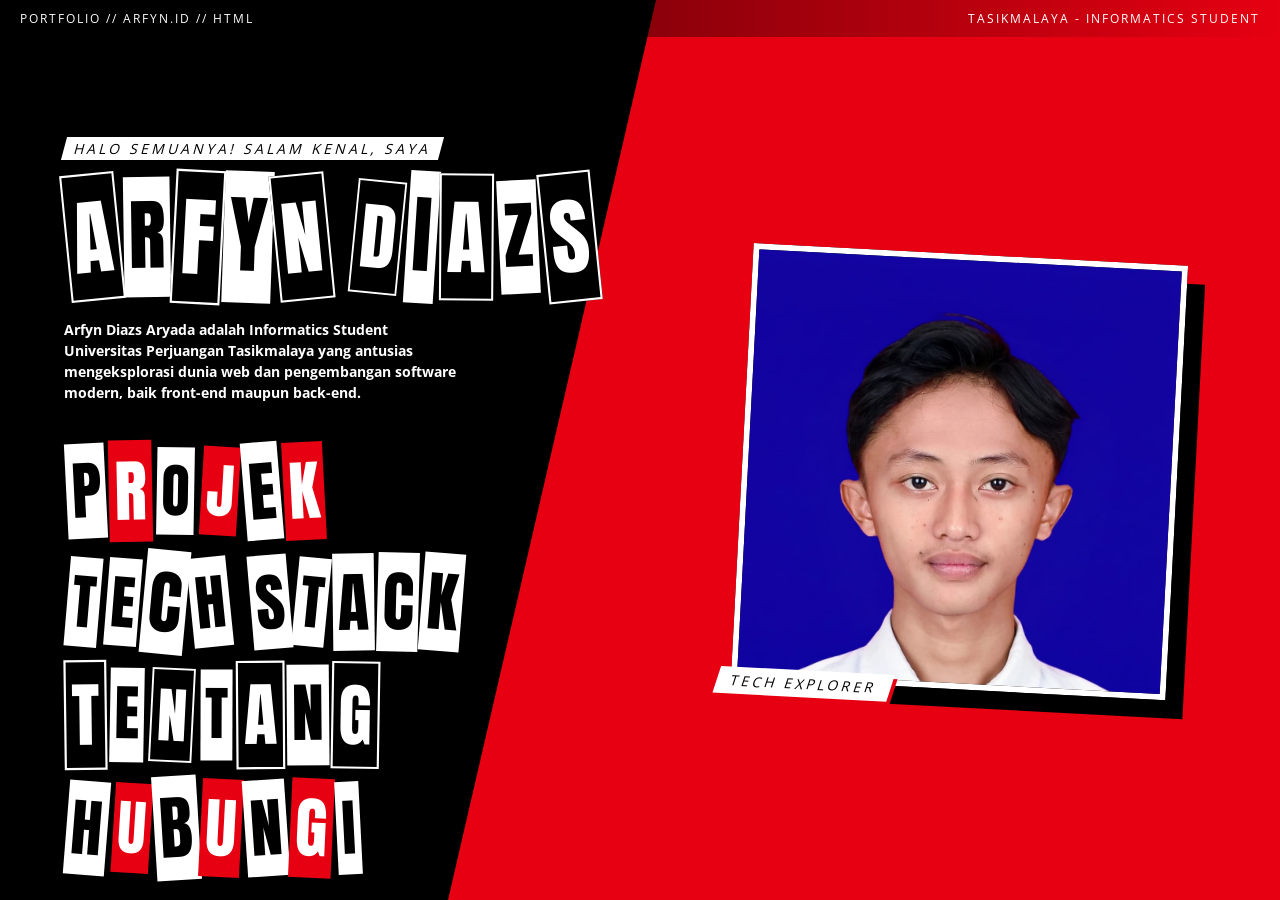
==== index.html @ eefcd200 "Rename index (2).html to index.html" ====
<!DOCTYPE html>
<html lang="id">
<head>
  <meta charset="UTF-8" />
  <meta name="viewport" content="width=device-width, initial-scale=1.0" />

  <!-- SEO Dasar -->
  <title>Arfyn Diazs Aryada | Portfolio Web Developer & Mahasiswa Informatika UNPER</title>
  <meta name="description" content="Arfyn Diazs Aryada, mahasiswa Teknik Informatika Universitas Perjuangan Tasikmalaya. Lihat portfolio projek web, C++, JavaScript, Python, dan database karya Arfyn Diazs." />
  <meta name="keywords" content="arfyn diazs, arfyn diazs aryada, arfyn, portfolio arfyn diazs, mahasiswa informatika UNPER, web developer Tasikmalaya, Universitas Perjuangan Tasikmalaya" />
  <meta name="author" content="Arfyn Diazs Aryada" />
  <meta name="robots" content="index, follow, max-image-preview:large, max-snippet:-1" />
  <link rel="canonical" href="https://arfyn.web.id/" />
  <meta name="theme-color" content="#e60012" />

  <!-- Geo (SEO lokal) -->
  <meta name="geo.region" content="ID-JB" />
  <meta name="geo.placename" content="Tasikmalaya" />

  <!-- Open Graph -->
  <meta property="og:type" content="website" />
  <meta property="og:site_name" content="Arfyn Diazs Aryada" />
  <meta property="og:title" content="Arfyn Diazs Aryada | Portfolio" />
  <meta property="og:description" content="Portfolio Arfyn Diazs Aryada, mahasiswa Informatika UNPER yang antusias di web dan software development." />
  <meta property="og:url" content="https://arfyn.web.id/" />
  <meta property="og:image" content="https://arfyn.web.id/profil.jpeg" />
  <meta property="og:image:alt" content="Foto Arfyn Diazs Aryada" />
  <meta property="og:locale" content="id_ID" />

  <!-- Twitter Card -->
  <meta name="twitter:card" content="summary_large_image" />
  <meta name="twitter:title" content="Arfyn Diazs Aryada | Portfolio" />
  <meta name="twitter:description" content="Portfolio Arfyn Diazs Aryada, mahasiswa Informatika UNPER." />
  <meta name="twitter:image" content="https://arfyn.web.id/profil.jpeg" />

  <!-- Favicon -->
  <link rel="icon" href="profil.jpeg" type="image/jpeg" />

  <!-- Structured Data (JSON-LD) -->
  <script type="application/ld+json">
  {
    "@context": "https://schema.org",
    "@type": "Person",
    "name": "Arfyn Diazs Aryada",
    "alternateName": ["Arfyn Diazs", "Arfyn"],
    "url": "https://arfyn.web.id/",
    "image": "https://arfyn.web.id/profil.jpeg",
    "jobTitle": "Mahasiswa Teknik Informatika",
    "description": "Mahasiswa Teknik Informatika Universitas Perjuangan Tasikmalaya yang mendalami pengembangan web dan software.",
    "email": "mailto:diazsarfyn@gmail.com",
    "address": {
      "@type": "PostalAddress",
      "addressLocality": "Tasikmalaya",
      "addressRegion": "Jawa Barat",
      "addressCountry": "ID"
    },
    "alumniOf": {
      "@type": "CollegeOrUniversity",
      "name": "Universitas Perjuangan Tasikmalaya"
    },
    "knowsAbout": ["C++", "HTML", "CSS", "JavaScript", "Python", "Database"],
    "sameAs": [
      "https://github.com/diazsarfyn",
      "https://www.instagram.com/arfyn.ar"
    ]
  }
  </script>

  <!-- Google Fonts -->
  <link rel="preconnect" href="https://fonts.googleapis.com">
  <link rel="preconnect" href="https://fonts.gstatic.com" crossorigin>
  <link href="https://fonts.googleapis.com/css2?family=Anton&family=Open+Sans:wght@700&display=swap" rel="stylesheet">

  <style>
    :root {
      --p5-red: #e60012;
      --p5-black: #000000;
      --p5-white: #ffffff;
    }

    body, html {
      margin: 0;
      padding: 0;
      width: 100%;
      height: 100%;
      background-color: var(--p5-black);
      font-family: 'Anton', Impact, sans-serif;
      color: var(--p5-white);
      overflow-x: hidden;
      user-select: none;
    }

    a { color: inherit; text-decoration: none; }

    #app {
      position: relative;
      width: 100%;
      min-height: 100vh;
      overflow: hidden;
    }

    /* Backgrounds */
    .bg-red-polygon {
      position: absolute;
      top: 0;
      right: 0;
      width: 65%;
      height: 100%;
      background-color: var(--p5-red);
      clip-path: polygon(25% 0, 100% 0, 100% 100%, 0% 100%);
      z-index: 0;
      transition: all 0.3s ease;
    }

    .profile-photo-wrap {
      position: absolute;
      right: 8%;
      top: 50%;
      width: min(34vw, 440px);
      aspect-ratio: 1 / 1;
      transform: translateY(-45%) rotate(3deg);
      z-index: 5;
      pointer-events: none;
      transition: all 0.3s ease;
    }

    .profile-photo-wrap::before {
      content: '';
      position: absolute;
      inset: 0;
      background: var(--p5-black);
      transform: translate(18px, 18px);
      z-index: -1;
    }

    .profile-photo {
      display: block;
      width: 100%;
      height: 100%;
      object-fit: cover;
      object-position: center top;
      border: 6px solid var(--p5-white);
      box-sizing: border-box;
      background: var(--p5-black);
    }

    .profile-tag {
      position: absolute;
      left: -14px;
      bottom: -16px;
      background: var(--p5-white);
      color: var(--p5-black);
      font-family: 'Open Sans', sans-serif;
      font-size: clamp(11px, 1.6vw, 14px);
      letter-spacing: 3px;
      padding: 4px 14px;
      transform: skewX(-15deg);
      box-shadow: 4px 4px 0 var(--p5-red);
    }

    /* Screens */
    .screen {
      position: absolute;
      top: 0;
      left: 0;
      width: 100%;
      height: 100%;
      opacity: 0;
      pointer-events: none;
      transition: opacity 0.1s;
      z-index: 10;
      overflow-y: auto;
      padding-bottom: 50px;
      box-sizing: border-box;
    }

    .screen.active {
      opacity: 1;
      pointer-events: auto;
    }

    /* Top Bar */
    .top-bar {
      position: fixed;
      top: 0;
      left: 0;
      width: 100%;
      padding: 10px 20px;
      box-sizing: border-box;
      display: flex;
      justify-content: space-between;
      font-family: 'Open Sans', sans-serif;
      font-size: 12px;
      letter-spacing: 2px;
      z-index: 20;
      background: linear-gradient(90deg, rgba(0,0,0,0.8) 0%, rgba(0,0,0,0) 100%);
    }

    /* Main Menu Layout */
    .main-content {
      position: absolute;
      top: 15%;
      left: 5%;
      width: 50%;
      z-index: 15;
      transition: all 0.3s ease;
    }

    .intro-text {
      font-family: 'Open Sans', sans-serif;
      font-size: clamp(10px, 2vw, 14px);
      letter-spacing: 3px;
      margin-bottom: 5px;
      background: var(--p5-white);
      color: var(--p5-black);
      display: inline-block;
      padding: 2px 10px;
      transform: skewX(-15deg);
    }

    .name-title {
      font-size: clamp(3rem, 8vw, 5rem);
      margin: 10px 0 20px 0;
      display: flex;
      flex-wrap: wrap;
      gap: 6px 18px;
    }

    .desc-text {
      font-family: 'Open Sans', sans-serif;
      font-size: clamp(12px, 2.5vw, 14px);
      line-height: 1.5;
      max-width: 400px;
      margin-bottom: 40px;
      font-weight: bold;
    }

    /* Ransom Note Style Text */
    .ransom-text span {
      display: inline-block;
      padding: 0 clamp(2px, 1vw, 5px);
      margin: 0 2px;
      background-color: var(--p5-white);
      color: var(--p5-black);
      text-transform: uppercase;
    }

    .ransom-text.alt-1 span:nth-child(odd) {
      background-color: var(--p5-black);
      color: var(--p5-white);
      border: 2px solid var(--p5-white);
    }

    .ransom-text.alt-2 span:nth-child(even) {
      background-color: var(--p5-red);
      color: var(--p5-white);
    }

    /* Navigation Menu */
    .nav-menu {
      list-style: none;
      padding: 0;
      margin: 0;
      display: flex;
      flex-direction: column;
      gap: 15px;
    }

    .nav-item {
      font-size: clamp(2.5rem, 6vw, 4rem);
      cursor: pointer;
      width: fit-content;
      transition: transform 0.1s;
      outline: none;
    }

    .nav-item:hover,
    .nav-item:focus-visible {
      transform: scale(1.05) rotate(-2deg);
    }

    .nav-item:hover span,
    .nav-item:focus-visible span {
      background-color: var(--p5-red);
      color: var(--p5-white);
      border-color: var(--p5-white);
    }

    /* Detail Screens */
    .detail-header {
      font-size: clamp(3rem, 8vw, 5rem);
      margin: 80px 5% 20px 5%;
    }

    .btn-back {
      position: absolute;
      top: 40px;
      right: 5%;
      background: var(--p5-white);
      color: var(--p5-black);
      padding: 10px 20px;
      font-size: clamp(0.9rem, 2vw, 1.2rem);
      font-family: 'Open Sans', sans-serif;
      font-weight: bold;
      cursor: pointer;
      border: none;
      transform: skewX(-15deg);
      z-index: 50;
      box-shadow: 4px 4px 0px var(--p5-black);
      transition: all 0.2s;
    }

    .btn-back:hover {
      background: var(--p5-red);
      color: var(--p5-white);
      transform: skewX(-15deg) scale(1.1);
    }

    /* Cards */
    .card-container {
      display: flex;
      flex-wrap: wrap;
      gap: 30px;
      padding: 0 5%;
      justify-content: flex-start;
    }

    .p5-card {
      display: block;
      background: var(--p5-black);
      border: 3px solid var(--p5-white);
      padding: 20px;
      width: 100%;
      max-width: 350px;
      transform: skewX(-5deg);
      position: relative;
      box-sizing: border-box;
      margin-bottom: 15px;
      transition: transform 0.2s;
    }

    .p5-card::before {
      content: '';
      position: absolute;
      top: -5px;
      left: -5px;
      width: 100%;
      height: 100%;
      background: var(--p5-red);
      z-index: -1;
      transform: translate(10px, 10px);
    }

    .p5-card h3 {
      font-size: clamp(1.8rem, 4vw, 2.5rem);
      margin: 0 0 10px 0;
      font-weight: normal;
      color: var(--p5-white);
      text-shadow: 2px 2px 0 var(--p5-red);
    }

    .p5-card p {
      font-family: 'Open Sans', sans-serif;
      font-size: clamp(12px, 2.5vw, 14px);
      font-weight: bold;
      line-height: 1.5;
      margin: 0 0 10px 0;
    }

    .p5-card .tag-row {
      display: flex;
      flex-wrap: wrap;
      gap: 6px;
      margin-bottom: 12px;
    }

    .p5-card .tag {
      font-family: 'Open Sans', sans-serif;
      font-size: 11px;
      font-weight: bold;
      letter-spacing: 1px;
      background: var(--p5-white);
      color: var(--p5-black);
      padding: 1px 8px;
      transform: skewX(-15deg);
    }

    .p5-card .card-link {
      font-family: 'Open Sans', sans-serif;
      font-size: 13px;
      font-weight: bold;
      letter-spacing: 1px;
      color: var(--p5-red);
      display: inline-block;
      margin-top: 4px;
    }

    .p5-card .card-status {
      font-family: 'Open Sans', sans-serif;
      font-size: 11px;
      letter-spacing: 1px;
      opacity: 0.7;
      float: right;
      margin-top: 6px;
    }

    a.p5-card:hover,
    a.p5-card:focus-visible {
      transform: skewX(-5deg) scale(1.05);
      outline: none;
    }

    .about-card {
      max-width: 600px;
      width: 100%;
      font-family: 'Open Sans', sans-serif;
      font-size: clamp(14px, 3vw, 18px);
      font-weight: bold;
      background: #fff;
      color: #000;
      padding: clamp(15px, 4vw, 30px);
      transform: skewX(-5deg);
      box-shadow: 10px 10px 0px var(--p5-red);
      box-sizing: border-box;
    }

    .about-card p { margin: 0 0 14px 0; line-height: 1.5; }
    .about-card p:last-child { margin-bottom: 0; }

    .about-card .quote {
      font-family: 'Anton', Impact, sans-serif;
      font-weight: normal;
      font-size: clamp(1.3rem, 3.5vw, 1.9rem);
      line-height: 1.2;
      color: var(--p5-red);
      margin-bottom: 16px;
    }

    .about-card ul {
      list-style: none;
      padding: 0;
      margin: 0 0 14px 0;
      font-size: clamp(12px, 2.5vw, 15px);
    }

    .about-card li {
      padding: 6px 0;
      border-bottom: 2px solid #000;
    }

    .about-card li b {
      display: inline-block;
      min-width: 90px;
      color: var(--p5-red);
    }

    /* Transition Effect */
    #transition-layer {
      position: fixed;
      top: 0;
      left: 0;
      width: 100vw;
      height: 100vh;
      pointer-events: none;
      z-index: 9999;
      display: flex;
    }

    .wipe-panel {
      flex: 1;
      height: 100%;
      background-color: var(--p5-black);
      transform: scaleY(0);
      transform-origin: top;
      transition: transform 0.4s cubic-bezier(0.7, 0, 0.3, 1);
    }

    .wipe-panel:nth-child(even) {
      background-color: var(--p5-red);
      transform-origin: bottom;
    }

    body.transitioning .wipe-panel {
      transform: scaleY(1);
    }

    /* --- Responsive --- */
    @media (max-width: 1024px) {
      .main-content { width: 60%; }
      .bg-red-polygon {
        width: 75%;
        clip-path: polygon(15% 0, 100% 0, 100% 100%, 0% 100%);
      }
    }

    @media (max-width: 768px) {
      .top-bar {
        flex-direction: column;
        align-items: center;
        gap: 5px;
        background: rgba(0,0,0,0.8);
      }

      .bg-red-polygon {
        width: 100%;
        clip-path: none;
        opacity: 0.8;
      }

      .profile-photo-wrap {
        width: 60vw;
        right: 5%;
        top: auto;
        bottom: 30px;
        transform: rotate(3deg);
        opacity: 0.35;
      }

      .main-content {
        width: 90%;
        left: 5%;
        top: 20%;
        text-align: center;
        display: flex;
        flex-direction: column;
        align-items: center;
      }

      .intro-text { transform: skewX(0); }
      .name-title { justify-content: center; }

      .desc-text {
        max-width: 100%;
        text-align: center;
        margin-bottom: 30px;
        background: rgba(0,0,0,0.7);
        padding: 10px;
        border-radius: 5px;
      }

      .nav-menu { align-items: center; }
      .nav-item { transform: skewX(-10deg); }
      .nav-item:hover,
      .nav-item:focus-visible { transform: scale(1.05) skewX(-10deg); }

      .detail-header {
        text-align: center;
        margin-top: 100px;
      }

      .btn-back {
        top: 60px;
        right: 50%;
        transform: translateX(50%) skewX(-15deg);
      }

      .btn-back:hover {
        transform: translateX(50%) skewX(-15deg) scale(1.1);
      }

      .card-container { justify-content: center; }

      .p5-card {
        transform: skewX(0);
        margin-bottom: 20px;
      }

      .p5-card::before { transform: translate(5px, 5px); }

      a.p5-card:hover,
      a.p5-card:focus-visible { transform: none; }

      .about-card { transform: skewX(0); }
    }

    @media (max-width: 480px) {
      .profile-photo-wrap { width: 70vw; }
      .name-title { font-size: 3rem; }
      .nav-item { font-size: 2.5rem; }
    }

    @media (prefers-reduced-motion: reduce) {
      .wipe-panel, .nav-item, .p5-card { transition: none; }
    }
  </style>
</head>
<body>

  <div id="app">
    <div class="top-bar">
      <span>PORTFOLIO // ARFYN.ID // HTML</span>
      <span>TASIKMALAYA - INFORMATICS STUDENT</span>
    </div>

    <div class="bg-red-polygon"></div>
    <div class="profile-photo-wrap">
      <img src="profil.jpeg" alt="Arfyn Diazs Aryada, mahasiswa Informatika UNPER Tasikmalaya" class="profile-photo" width="400" height="400" loading="eager" onerror="this.parentElement.style.display='none'" />
      <div class="profile-tag">TECH EXPLORER</div>
    </div>

    <!-- MAIN MENU -->
    <main id="screen-main" class="screen active">
      <div class="main-content">
        <div class="intro-text">HALO SEMUANYA! SALAM KENAL, SAYA</div>
        <h1 class="name-title ransom-text alt-1 p5-text" style="font-weight: normal;">ARFYN DIAZS</h1>
        <div class="desc-text">
          <strong>Arfyn Diazs Aryada</strong> adalah Informatics Student Universitas Perjuangan Tasikmalaya yang antusias mengeksplorasi dunia web dan pengembangan software modern, baik front-end maupun back-end.
        </div>

        <ul class="nav-menu">
          <li class="nav-item ransom-text alt-2 p5-text" role="button" tabindex="0" data-target="screen-projects">PROJEK</li>
          <li class="nav-item ransom-text p5-text" role="button" tabindex="0" data-target="screen-skills">TECH STACK</li>
          <li class="nav-item ransom-text alt-1 p5-text" role="button" tabindex="0" data-target="screen-about">TENTANG</li>
          <li class="nav-item ransom-text alt-2 p5-text" role="button" tabindex="0" data-target="screen-contact">HUBUNGI</li>
        </ul>
      </div>
    </main>

    <!-- PROJECTS SCREEN -->
    <section id="screen-projects" class="screen">
      <button class="btn-back" data-target="screen-main">ESC - BACK</button>
      <h2 class="detail-header ransom-text p5-text" style="font-weight: normal;">PROJEK</h2>
      <div class="card-container">

        <div class="p5-card">
          <h3>Navigasi Kampus C++</h3>
          <div class="tag-row"><span class="tag">C++</span><span class="tag">ALGORITMA</span><span class="tag">CLI</span></div>
          <p>Program konsol C++ untuk mensimulasikan pencarian rute gedung kampus UNPER dengan struktur data graf dan logika algoritma terstruktur.</p>
          <a href="https://diazsarfyn.github.io/navigasi-kampus/" target="_blank" rel="noopener noreferrer" class="card-link">LIHAT DEMO →</a>
          <span class="card-status">TUGAS ALGORITMA</span>
        </div>

        <div class="p5-card">
          <h3>Web Interaktif</h3>
          <div class="tag-row"><span class="tag">HTML</span><span class="tag">CSS</span><span class="tag">JAVASCRIPT</span></div>
          <p>Eksplorasi antarmuka web modern dengan manipulasi DOM murni (Vanilla JS), animasi transisi halus, dan layout adaptif untuk mobile.</p>
          <!-- TODO: ganti "#" dengan URL asli projek -->
          <a href="#" class="card-link">LIVE PREVIEW →</a>
          <span class="card-status">LATIHAN WEB</span>
        </div>

        <div class="p5-card">
          <h3>Form Mahasiswa</h3>
          <div class="tag-row"><span class="tag">JAVASCRIPT</span><span class="tag">DATABASE</span><span class="tag">FORM UI</span></div>
          <p>Formulir input data mahasiswa dengan validasi realtime, penyimpanan tabel terstruktur, serta antarmuka yang bersih dan ramah pengguna.</p>
          <!-- TODO: ganti dengan link repo GitHub projek ini -->
          <a href="https://github.com/diazsarfyn" target="_blank" rel="noopener noreferrer" class="card-link">LIHAT KODE REPO →</a>
          <span class="card-status">PROJEK MANDIRI</span>
        </div>

      </div>
    </section>

    <!-- SKILLS SCREEN -->
    <section id="screen-skills" class="screen">
      <button class="btn-back" data-target="screen-main">ESC - BACK</button>
      <h2 class="detail-header ransom-text alt-1 p5-text" style="font-weight: normal;">TECH STACK</h2>
      <div class="card-container">

        <div class="p5-card">
          <h3>BAHASA & LOGIKA</h3>
          <p>C++ — Algoritma &amp; Pemecahan Masalah<br>Python — Scripting &amp; Logika<br>JavaScript — DOM &amp; Interaktivitas</p>
        </div>

        <div class="p5-card">
          <h3>WEB FRONT-END</h3>
          <p>HTML — Struktur Halaman Semantik<br>CSS — Styling &amp; Desain Responsif</p>
        </div>

        <div class="p5-card">
          <h3>DATA</h3>
          <p>Database — Manajemen Relasional &amp; Struktur Data</p>
        </div>

      </div>
    </section>

    <!-- ABOUT SCREEN -->
    <section id="screen-about" class="screen">
      <button class="btn-back" data-target="screen-main">ESC - BACK</button>
      <h2 class="detail-header ransom-text alt-2 p5-text" style="font-weight: normal;">TENTANG</h2>
      <div class="card-container">
        <div class="about-card">
          <p class="quote">"Dari penasaran cara kerja website, sampai ketagihan ngoding tiap malam."</p>
          <p>Halo! Saya Arfyn Diazs, mahasiswa Teknik Informatika di Universitas Perjuangan (UNPER) Tasikmalaya. Bagi saya, pemrograman adalah wadah seru untuk memecahkan masalah logika dan mewujudkan ide menjadi aplikasi nyata yang interaktif.</p>
          <p>Saat ini saya aktif belajar algoritma dengan C++, menyusun struktur lewat HTML &amp; CSS, membuat interaksi dinamis dengan JavaScript, serta mengeksplorasi Python dan Database. Terbuka untuk diskusi santai seputar teknologi!</p>
          <ul>
            <li><b>PENDIDIKAN</b> Teknik Informatika</li>
            <li><b>KAMPUS</b> Universitas Perjuangan (UNPER)</li>
            <li><b>LOKASI</b> Tasikmalaya, Jawa Barat</li>
            <li><b>FOKUS</b> Web &amp; Application Exploration</li>
          </ul>
        </div>
      </div>
    </section>

    <!-- CONTACT SCREEN -->
    <section id="screen-contact" class="screen">
      <button class="btn-back" data-target="screen-main">ESC - BACK</button>
      <h2 class="detail-header ransom-text p5-text" style="font-weight: normal;">HUBUNGI</h2>
      <div class="card-container">
        <a class="p5-card" href="https://github.com/diazsarfyn" target="_blank" rel="noopener noreferrer">
          <h3>GITHUB</h3>
          <p>github.com/diazsarfyn</p>
        </a>
        <a class="p5-card" href="https://www.instagram.com/arfyn.ar" target="_blank" rel="noopener noreferrer">
          <h3>INSTAGRAM</h3>
          <p>@arfyn.ar</p>
        </a>
        <a class="p5-card" href="mailto:diazsarfyn@gmail.com">
          <h3>EMAIL</h3>
          <p>diazsarfyn@gmail.com</p>
        </a>
      </div>
      <p style="font-family:'Open Sans',sans-serif; font-size:12px; letter-spacing:1px; margin:30px 5% 0;">© 2026 ARFYN DIAZS ARYADA • KOTA TASIKMALAYA</p>
    </section>

    <!-- TRANSITION LAYER -->
    <div id="transition-layer" aria-hidden="true">
      <div class="wipe-panel"></div>
      <div class="wipe-panel" style="transition-delay: 0.1s"></div>
      <div class="wipe-panel" style="transition-delay: 0.2s"></div>
      <div class="wipe-panel" style="transition-delay: 0.1s"></div>
      <div class="wipe-panel"></div>
    </div>
  </div>

  <script>
    // Ransom note effect
    function applyRansomEffect() {
      document.querySelectorAll('.p5-text').forEach(el => {
        if (el.getAttribute('data-applied')) return;

        const text = el.textContent.trim();
        el.setAttribute('aria-label', text);
        el.innerHTML = '';
        text.split(' ').forEach((word, i, arr) => {
          // Tiap kata dibungkus agar tidak terpecah antar baris
          const wrap = document.createElement('span');
          wrap.style.cssText = 'background:none;border:0;padding:0;margin:0;color:inherit;display:inline-flex;';
          wrap.setAttribute('aria-hidden', 'true');
          word.split('').forEach(char => {
            const span = document.createElement('span');
            span.textContent = char;
            const rot = (Math.random() * 12) - 6;
            const scale = 0.9 + (Math.random() * 0.2);
            span.style.transform = `rotate(${rot}deg) scale(${scale})`;
            wrap.appendChild(span);
          });
          el.appendChild(wrap);
          if (i < arr.length - 1) el.appendChild(document.createTextNode(' '));
        });
        el.setAttribute('data-applied', 'true');
      });
    }
    applyRansomEffect();

    // Navigation
    let busy = false;
    function navigate(targetId) {
      if (busy) return;
      busy = true;
      document.body.classList.add('transitioning');

      setTimeout(() => {
        document.querySelectorAll('.screen').forEach(s => s.classList.remove('active'));
        const target = document.getElementById(targetId);
        target.classList.add('active');
        target.scrollTop = 0;

        setTimeout(() => {
          document.body.classList.remove('transitioning');
          busy = false;
        }, 100);
      }, 600);
    }

    document.querySelectorAll('[data-target]').forEach(el => {
      el.addEventListener('click', () => navigate(el.dataset.target));
      el.addEventListener('keydown', e => {
        if (e.key === 'Enter' || e.key === ' ') {
          e.preventDefault();
          navigate(el.dataset.target);
        }
      });
    });

    // Tombol ESC kembali ke menu utama
    document.addEventListener('keydown', e => {
      if (e.key === 'Escape' && !document.getElementById('screen-main').classList.contains('active')) {
        navigate('screen-main');
      }
    });
  </script>
</body>
</html>
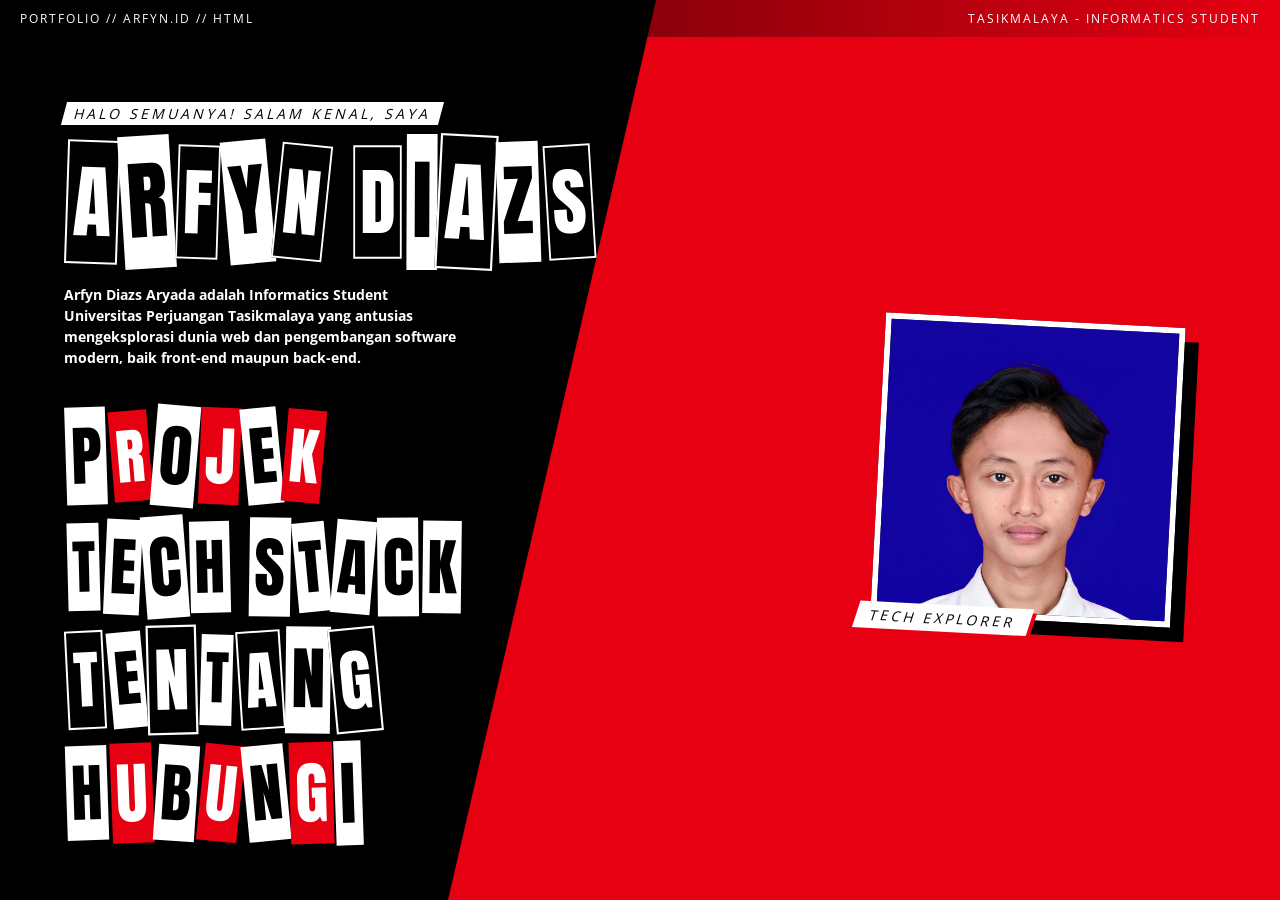
==== commit 4c1fbe77: "Rename index (2).html to index.html" ====
--- a/index.html
+++ b/index.html
@@ -112,16 +112,29 @@
       transition: all 0.3s ease;
     }
 
+    /* Layar utama: teks di kiri, foto di kanan (alur normal, bukan fixed/absolute) */
+    #screen-main {
+      display: flex;
+      align-items: center;
+      align-items: safe center;
+      justify-content: space-between;
+      gap: 30px;
+      padding: 90px 8% 50px 5%;
+    }
+
+    #screen-main .main-content {
+      position: static;
+      width: 50%;
+    }
+
     .profile-photo-wrap {
-      position: absolute;
-      right: 8%;
-      top: 50%;
-      width: min(34vw, 440px);
+      position: relative;
+      flex: 0 0 auto;
+      width: 300px;
       aspect-ratio: 1 / 1;
-      transform: translateY(-45%) rotate(3deg);
-      z-index: 5;
+      transform: rotate(3deg);
+      z-index: 15;
       pointer-events: none;
-      transition: all 0.3s ease;
     }
 
     .profile-photo-wrap::before {
@@ -129,7 +142,7 @@
       position: absolute;
       inset: 0;
       background: var(--p5-black);
-      transform: translate(18px, 18px);
+      transform: translate(14px, 14px);
       z-index: -1;
     }
 
@@ -507,14 +520,16 @@
         opacity: 0.8;
       }
 
-      .profile-photo-wrap {
-        width: 60vw;
-        right: 5%;
-        top: auto;
-        bottom: 30px;
-        transform: rotate(3deg);
-        opacity: 0.35;
-      }
+      #screen-main {
+        flex-direction: column;
+        justify-content: flex-start;
+        padding: 110px 5% 50px 5%;
+        gap: 40px;
+      }
+
+      #screen-main .main-content { width: 90%; }
+
+      .profile-photo-wrap { width: 240px; }
 
       .main-content {
         width: 90%;
@@ -574,7 +589,7 @@
     }
 
     @media (max-width: 480px) {
-      .profile-photo-wrap { width: 70vw; }
+      .profile-photo-wrap { width: 200px; }
       .name-title { font-size: 3rem; }
       .nav-item { font-size: 2.5rem; }
     }
@@ -593,10 +608,6 @@
     </div>
 
     <div class="bg-red-polygon"></div>
-    <div class="profile-photo-wrap">
-      <img src="profil.jpeg" alt="Arfyn Diazs Aryada, mahasiswa Informatika UNPER Tasikmalaya" class="profile-photo" width="400" height="400" loading="eager" onerror="this.parentElement.style.display='none'" />
-      <div class="profile-tag">TECH EXPLORER</div>
-    </div>
 
     <!-- MAIN MENU -->
     <main id="screen-main" class="screen active">
@@ -613,6 +624,10 @@
           <li class="nav-item ransom-text alt-1 p5-text" role="button" tabindex="0" data-target="screen-about">TENTANG</li>
           <li class="nav-item ransom-text alt-2 p5-text" role="button" tabindex="0" data-target="screen-contact">HUBUNGI</li>
         </ul>
+      </div>
+      <div class="profile-photo-wrap">
+        <img src="profil.jpeg" alt="Arfyn Diazs Aryada, mahasiswa Informatika UNPER Tasikmalaya" class="profile-photo" width="300" height="300" loading="eager" onerror="this.parentElement.style.display='none'" />
+        <div class="profile-tag">TECH EXPLORER</div>
       </div>
     </main>
 
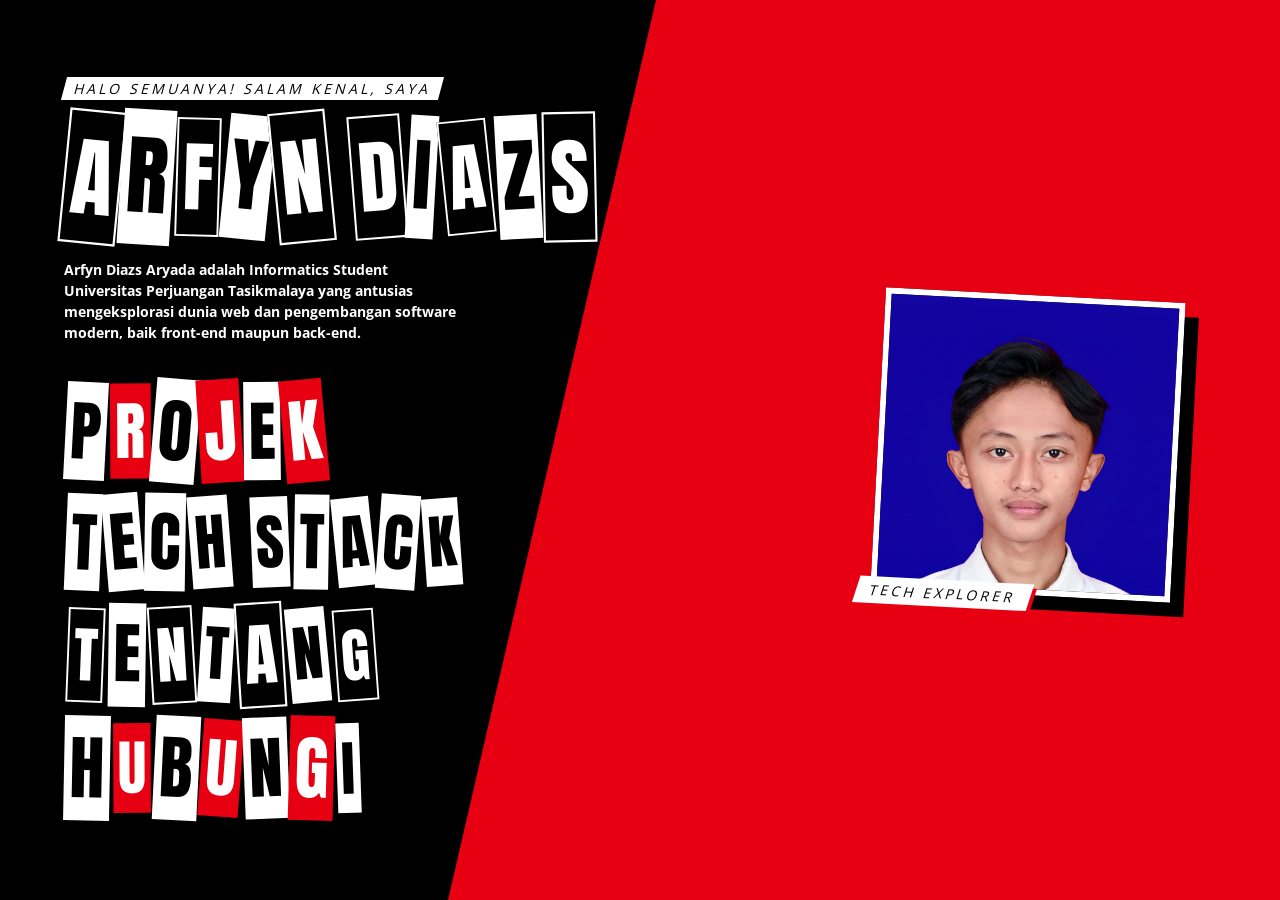
==== commit 3984abfc: "Rename index (3).html to index.html" ====
--- a/index.html
+++ b/index.html
@@ -119,7 +119,7 @@
       align-items: safe center;
       justify-content: space-between;
       gap: 30px;
-      padding: 90px 8% 50px 5%;
+      padding: 40px 8% 50px 5%;
     }
 
     #screen-main .main-content {
@@ -192,23 +192,6 @@
       pointer-events: auto;
     }
 
-    /* Top Bar */
-    .top-bar {
-      position: fixed;
-      top: 0;
-      left: 0;
-      width: 100%;
-      padding: 10px 20px;
-      box-sizing: border-box;
-      display: flex;
-      justify-content: space-between;
-      font-family: 'Open Sans', sans-serif;
-      font-size: 12px;
-      letter-spacing: 2px;
-      z-index: 20;
-      background: linear-gradient(90deg, rgba(0,0,0,0.8) 0%, rgba(0,0,0,0) 100%);
-    }
-
     /* Main Menu Layout */
     .main-content {
       position: absolute;
@@ -507,13 +490,6 @@
     }
 
     @media (max-width: 768px) {
-      .top-bar {
-        flex-direction: column;
-        align-items: center;
-        gap: 5px;
-        background: rgba(0,0,0,0.8);
-      }
-
       .bg-red-polygon {
         width: 100%;
         clip-path: none;
@@ -523,7 +499,7 @@
       #screen-main {
         flex-direction: column;
         justify-content: flex-start;
-        padding: 110px 5% 50px 5%;
+        padding: 40px 5% 50px 5%;
         gap: 40px;
       }
 
@@ -602,11 +578,6 @@
 <body>
 
   <div id="app">
-    <div class="top-bar">
-      <span>PORTFOLIO // ARFYN.ID // HTML</span>
-      <span>TASIKMALAYA - INFORMATICS STUDENT</span>
-    </div>
-
     <div class="bg-red-polygon"></div>
 
     <!-- MAIN MENU -->
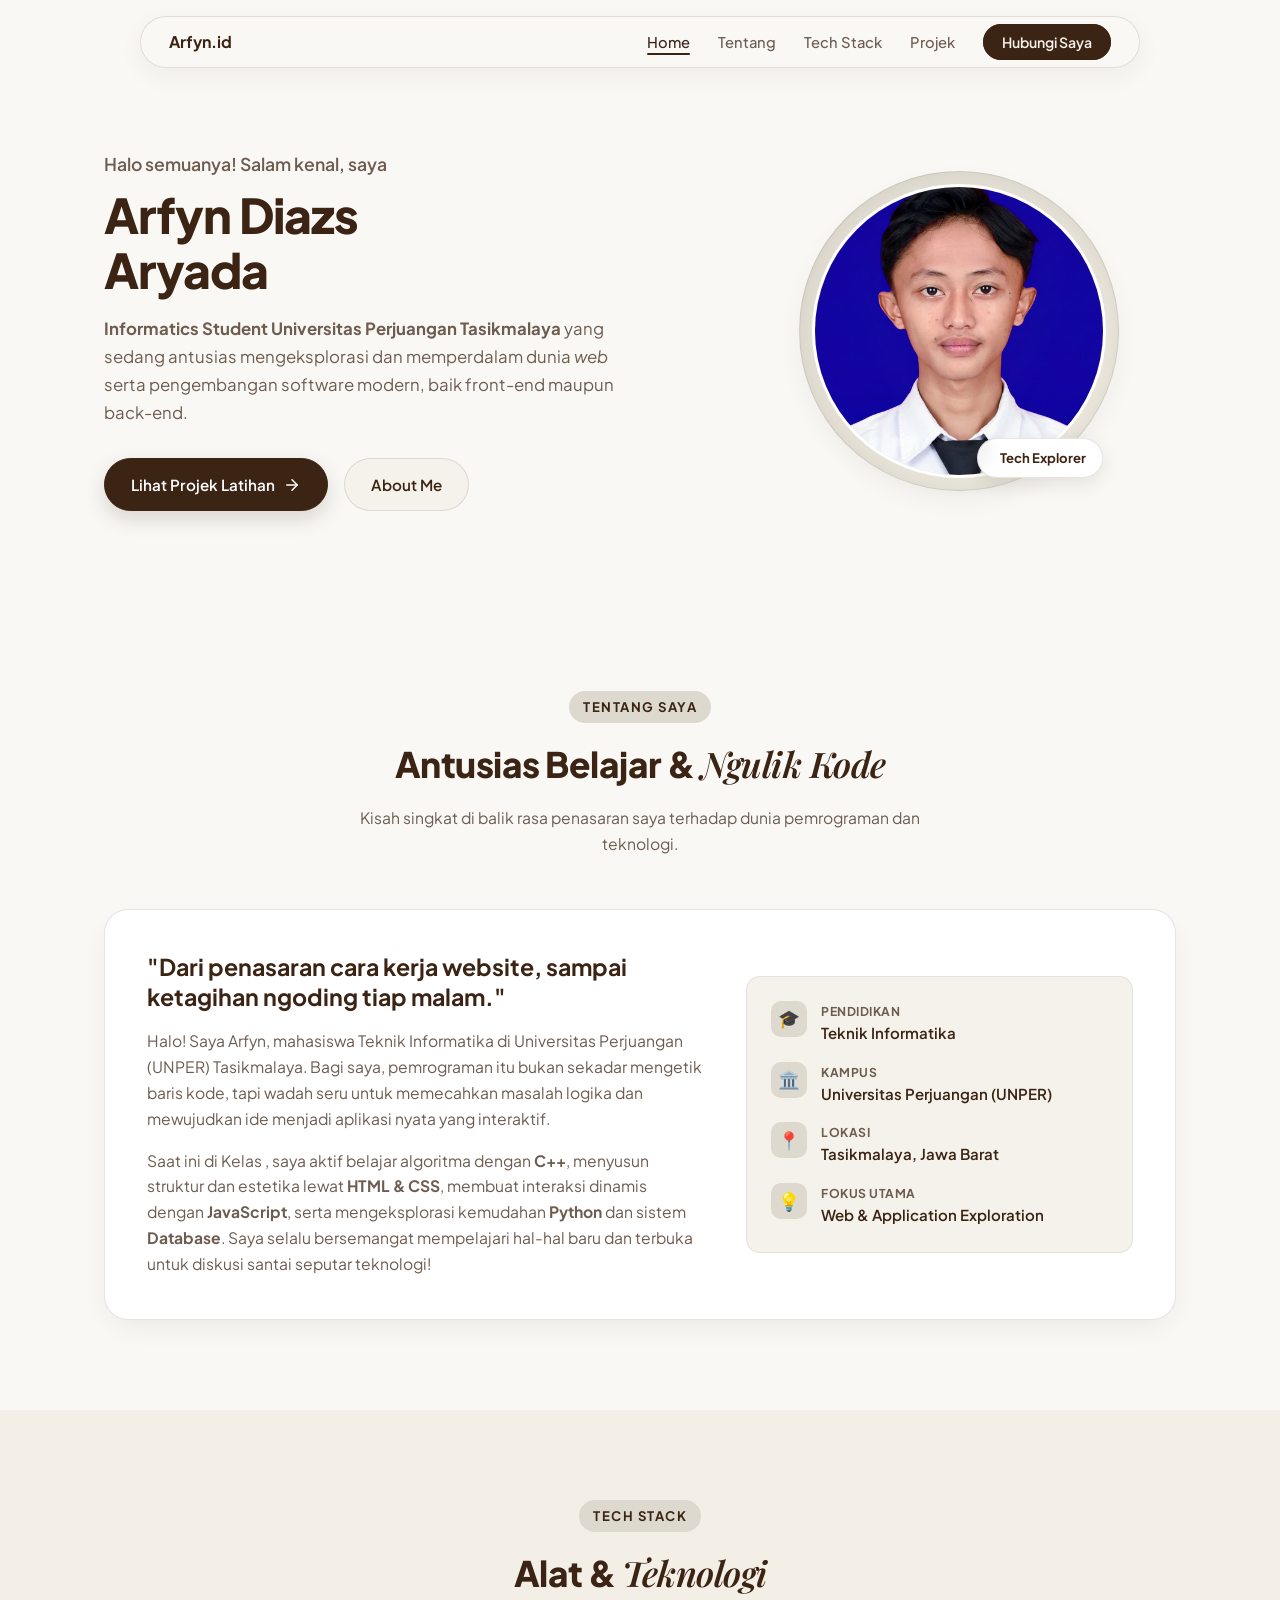
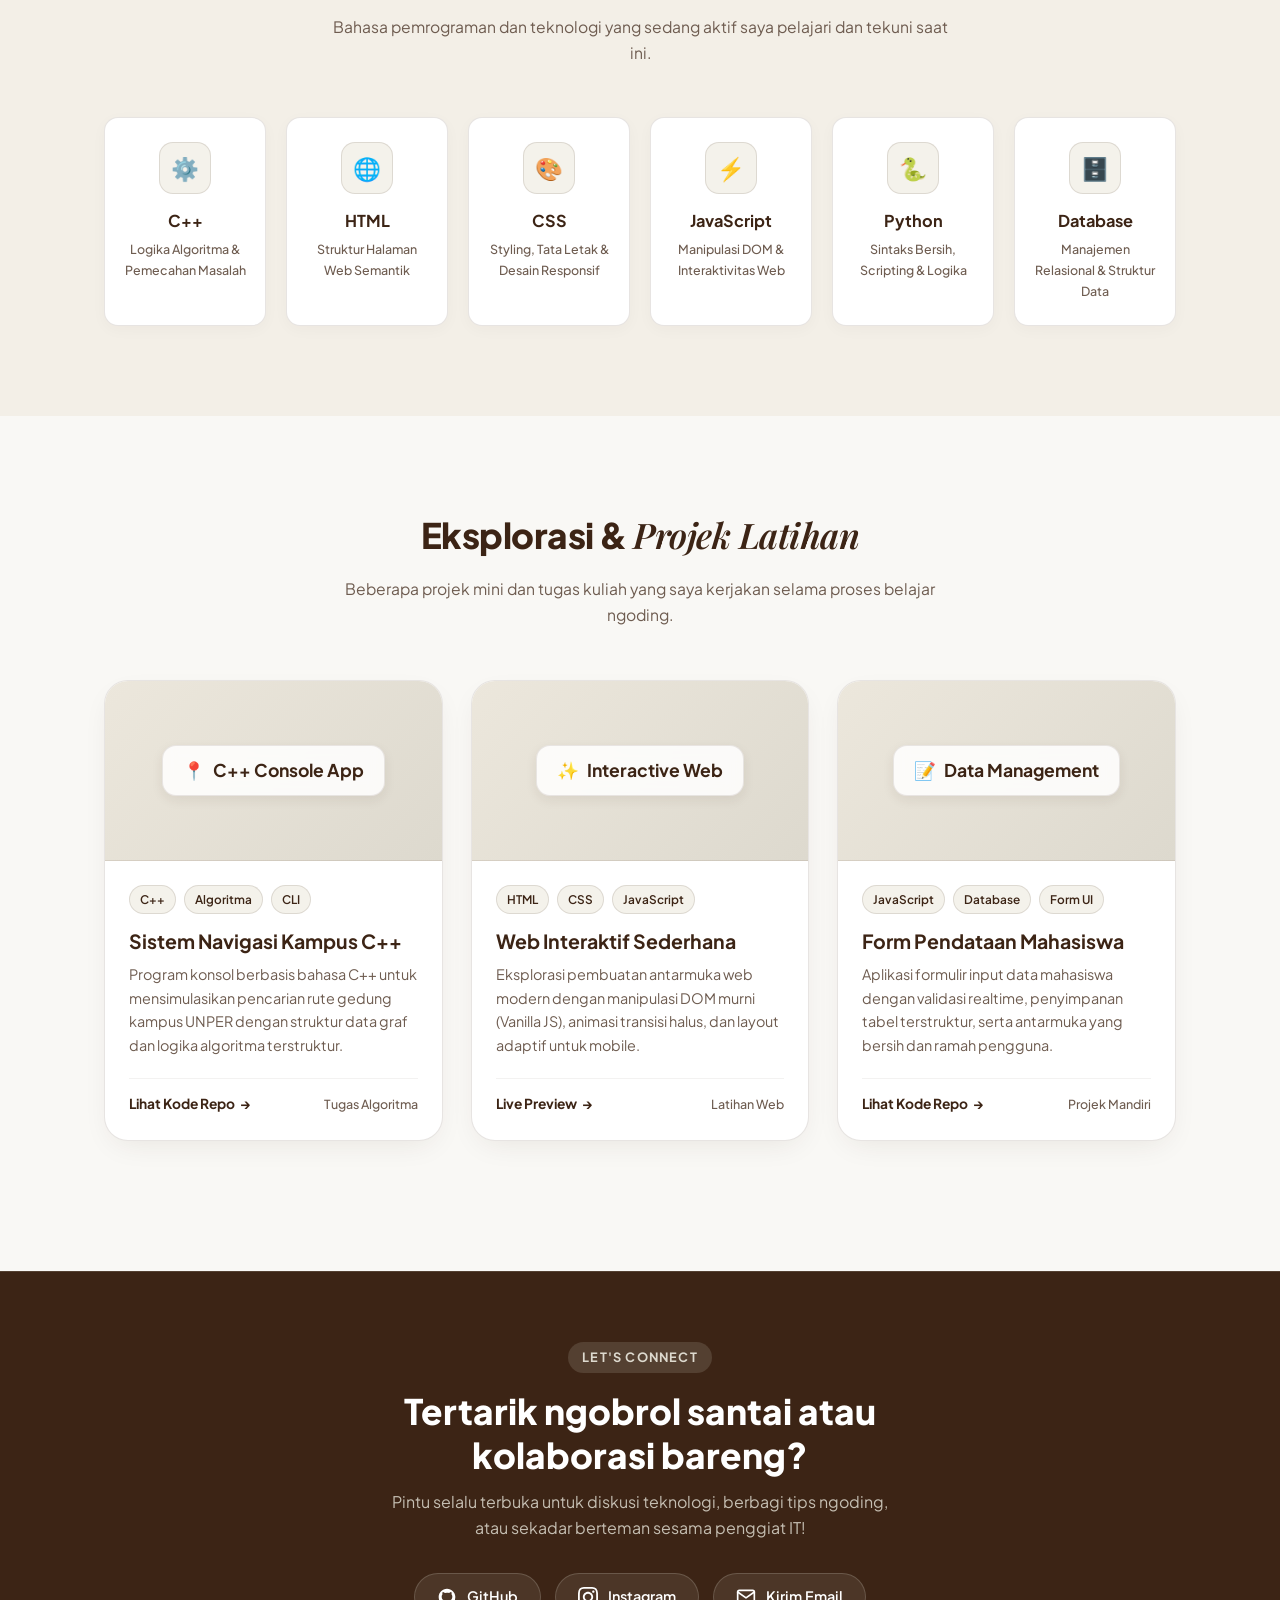
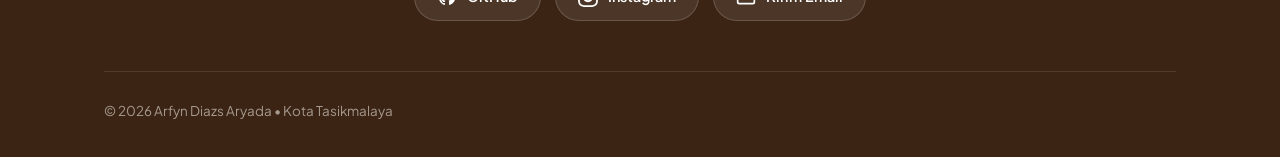
==== commit c57ad2c0: "Add files via upload" ====
--- a/index.html
+++ b/index.html
@@ -3,780 +3,386 @@
 <head>
   <meta charset="UTF-8" />
   <meta name="viewport" content="width=device-width, initial-scale=1.0" />
-
-  <!-- SEO Dasar -->
-  <title>Arfyn Diazs Aryada | Portfolio Web Developer & Mahasiswa Informatika UNPER</title>
-  <meta name="description" content="Arfyn Diazs Aryada, mahasiswa Teknik Informatika Universitas Perjuangan Tasikmalaya. Lihat portfolio projek web, C++, JavaScript, Python, dan database karya Arfyn Diazs." />
-  <meta name="keywords" content="arfyn diazs, arfyn diazs aryada, arfyn, portfolio arfyn diazs, mahasiswa informatika UNPER, web developer Tasikmalaya, Universitas Perjuangan Tasikmalaya" />
-  <meta name="author" content="Arfyn Diazs Aryada" />
-  <meta name="robots" content="index, follow, max-image-preview:large, max-snippet:-1" />
-  <link rel="canonical" href="https://arfyn.web.id/" />
-  <meta name="theme-color" content="#e60012" />
-
-  <!-- Geo (SEO lokal) -->
-  <meta name="geo.region" content="ID-JB" />
-  <meta name="geo.placename" content="Tasikmalaya" />
-
-  <!-- Open Graph -->
-  <meta property="og:type" content="website" />
-  <meta property="og:site_name" content="Arfyn Diazs Aryada" />
-  <meta property="og:title" content="Arfyn Diazs Aryada | Portfolio" />
-  <meta property="og:description" content="Portfolio Arfyn Diazs Aryada, mahasiswa Informatika UNPER yang antusias di web dan software development." />
-  <meta property="og:url" content="https://arfyn.web.id/" />
-  <meta property="og:image" content="https://arfyn.web.id/profil.jpeg" />
-  <meta property="og:image:alt" content="Foto Arfyn Diazs Aryada" />
-  <meta property="og:locale" content="id_ID" />
-
-  <!-- Twitter Card -->
-  <meta name="twitter:card" content="summary_large_image" />
-  <meta name="twitter:title" content="Arfyn Diazs Aryada | Portfolio" />
-  <meta name="twitter:description" content="Portfolio Arfyn Diazs Aryada, mahasiswa Informatika UNPER." />
-  <meta name="twitter:image" content="https://arfyn.web.id/profil.jpeg" />
-
-  <!-- Favicon -->
-  <link rel="icon" href="profil.jpeg" type="image/jpeg" />
-
-  <!-- Structured Data (JSON-LD) -->
-  <script type="application/ld+json">
-  {
-    "@context": "https://schema.org",
-    "@type": "Person",
-    "name": "Arfyn Diazs Aryada",
-    "alternateName": ["Arfyn Diazs", "Arfyn"],
-    "url": "https://arfyn.web.id/",
-    "image": "https://arfyn.web.id/profil.jpeg",
-    "jobTitle": "Mahasiswa Teknik Informatika",
-    "description": "Mahasiswa Teknik Informatika Universitas Perjuangan Tasikmalaya yang mendalami pengembangan web dan software.",
-    "email": "mailto:diazsarfyn@gmail.com",
-    "address": {
-      "@type": "PostalAddress",
-      "addressLocality": "Tasikmalaya",
-      "addressRegion": "Jawa Barat",
-      "addressCountry": "ID"
-    },
-    "alumniOf": {
-      "@type": "CollegeOrUniversity",
-      "name": "Universitas Perjuangan Tasikmalaya"
-    },
-    "knowsAbout": ["C++", "HTML", "CSS", "JavaScript", "Python", "Database"],
-    "sameAs": [
-      "https://github.com/diazsarfyn",
-      "https://www.instagram.com/arfyn.ar"
-    ]
-  }
-  </script>
-
-  <!-- Google Fonts -->
+  <title>Arfyn Diazs Aryada | Portfolio</title>
+  
+  <!-- Google Fonts: Plus Jakarta Sans (Modern & Bersih) & Playfair Display (Aksen Elegan) -->
   <link rel="preconnect" href="https://fonts.googleapis.com">
   <link rel="preconnect" href="https://fonts.gstatic.com" crossorigin>
-  <link href="https://fonts.googleapis.com/css2?family=Anton&family=Open+Sans:wght@700&display=swap" rel="stylesheet">
-
-  <style>
-    :root {
-      --p5-red: #e60012;
-      --p5-black: #000000;
-      --p5-white: #ffffff;
-    }
-
-    body, html {
-      margin: 0;
-      padding: 0;
-      width: 100%;
-      height: 100%;
-      background-color: var(--p5-black);
-      font-family: 'Anton', Impact, sans-serif;
-      color: var(--p5-white);
-      overflow-x: hidden;
-      user-select: none;
-    }
-
-    a { color: inherit; text-decoration: none; }
-
-    #app {
-      position: relative;
-      width: 100%;
-      min-height: 100vh;
-      overflow: hidden;
-    }
-
-    /* Backgrounds */
-    .bg-red-polygon {
-      position: absolute;
-      top: 0;
-      right: 0;
-      width: 65%;
-      height: 100%;
-      background-color: var(--p5-red);
-      clip-path: polygon(25% 0, 100% 0, 100% 100%, 0% 100%);
-      z-index: 0;
-      transition: all 0.3s ease;
-    }
-
-    /* Layar utama: teks di kiri, foto di kanan (alur normal, bukan fixed/absolute) */
-    #screen-main {
-      display: flex;
-      align-items: center;
-      align-items: safe center;
-      justify-content: space-between;
-      gap: 30px;
-      padding: 40px 8% 50px 5%;
-    }
-
-    #screen-main .main-content {
-      position: static;
-      width: 50%;
-    }
-
-    .profile-photo-wrap {
-      position: relative;
-      flex: 0 0 auto;
-      width: 300px;
-      aspect-ratio: 1 / 1;
-      transform: rotate(3deg);
-      z-index: 15;
-      pointer-events: none;
-    }
-
-    .profile-photo-wrap::before {
-      content: '';
-      position: absolute;
-      inset: 0;
-      background: var(--p5-black);
-      transform: translate(14px, 14px);
-      z-index: -1;
-    }
-
-    .profile-photo {
-      display: block;
-      width: 100%;
-      height: 100%;
-      object-fit: cover;
-      object-position: center top;
-      border: 6px solid var(--p5-white);
-      box-sizing: border-box;
-      background: var(--p5-black);
-    }
-
-    .profile-tag {
-      position: absolute;
-      left: -14px;
-      bottom: -16px;
-      background: var(--p5-white);
-      color: var(--p5-black);
-      font-family: 'Open Sans', sans-serif;
-      font-size: clamp(11px, 1.6vw, 14px);
-      letter-spacing: 3px;
-      padding: 4px 14px;
-      transform: skewX(-15deg);
-      box-shadow: 4px 4px 0 var(--p5-red);
-    }
-
-    /* Screens */
-    .screen {
-      position: absolute;
-      top: 0;
-      left: 0;
-      width: 100%;
-      height: 100%;
-      opacity: 0;
-      pointer-events: none;
-      transition: opacity 0.1s;
-      z-index: 10;
-      overflow-y: auto;
-      padding-bottom: 50px;
-      box-sizing: border-box;
-    }
-
-    .screen.active {
-      opacity: 1;
-      pointer-events: auto;
-    }
-
-    /* Main Menu Layout */
-    .main-content {
-      position: absolute;
-      top: 15%;
-      left: 5%;
-      width: 50%;
-      z-index: 15;
-      transition: all 0.3s ease;
-    }
-
-    .intro-text {
-      font-family: 'Open Sans', sans-serif;
-      font-size: clamp(10px, 2vw, 14px);
-      letter-spacing: 3px;
-      margin-bottom: 5px;
-      background: var(--p5-white);
-      color: var(--p5-black);
-      display: inline-block;
-      padding: 2px 10px;
-      transform: skewX(-15deg);
-    }
-
-    .name-title {
-      font-size: clamp(3rem, 8vw, 5rem);
-      margin: 10px 0 20px 0;
-      display: flex;
-      flex-wrap: wrap;
-      gap: 6px 18px;
-    }
-
-    .desc-text {
-      font-family: 'Open Sans', sans-serif;
-      font-size: clamp(12px, 2.5vw, 14px);
-      line-height: 1.5;
-      max-width: 400px;
-      margin-bottom: 40px;
-      font-weight: bold;
-    }
-
-    /* Ransom Note Style Text */
-    .ransom-text span {
-      display: inline-block;
-      padding: 0 clamp(2px, 1vw, 5px);
-      margin: 0 2px;
-      background-color: var(--p5-white);
-      color: var(--p5-black);
-      text-transform: uppercase;
-    }
-
-    .ransom-text.alt-1 span:nth-child(odd) {
-      background-color: var(--p5-black);
-      color: var(--p5-white);
-      border: 2px solid var(--p5-white);
-    }
-
-    .ransom-text.alt-2 span:nth-child(even) {
-      background-color: var(--p5-red);
-      color: var(--p5-white);
-    }
-
-    /* Navigation Menu */
-    .nav-menu {
-      list-style: none;
-      padding: 0;
-      margin: 0;
-      display: flex;
-      flex-direction: column;
-      gap: 15px;
-    }
-
-    .nav-item {
-      font-size: clamp(2.5rem, 6vw, 4rem);
-      cursor: pointer;
-      width: fit-content;
-      transition: transform 0.1s;
-      outline: none;
-    }
-
-    .nav-item:hover,
-    .nav-item:focus-visible {
-      transform: scale(1.05) rotate(-2deg);
-    }
-
-    .nav-item:hover span,
-    .nav-item:focus-visible span {
-      background-color: var(--p5-red);
-      color: var(--p5-white);
-      border-color: var(--p5-white);
-    }
-
-    /* Detail Screens */
-    .detail-header {
-      font-size: clamp(3rem, 8vw, 5rem);
-      margin: 80px 5% 20px 5%;
-    }
-
-    .btn-back {
-      position: absolute;
-      top: 40px;
-      right: 5%;
-      background: var(--p5-white);
-      color: var(--p5-black);
-      padding: 10px 20px;
-      font-size: clamp(0.9rem, 2vw, 1.2rem);
-      font-family: 'Open Sans', sans-serif;
-      font-weight: bold;
-      cursor: pointer;
-      border: none;
-      transform: skewX(-15deg);
-      z-index: 50;
-      box-shadow: 4px 4px 0px var(--p5-black);
-      transition: all 0.2s;
-    }
-
-    .btn-back:hover {
-      background: var(--p5-red);
-      color: var(--p5-white);
-      transform: skewX(-15deg) scale(1.1);
-    }
-
-    /* Cards */
-    .card-container {
-      display: flex;
-      flex-wrap: wrap;
-      gap: 30px;
-      padding: 0 5%;
-      justify-content: flex-start;
-    }
-
-    .p5-card {
-      display: block;
-      background: var(--p5-black);
-      border: 3px solid var(--p5-white);
-      padding: 20px;
-      width: 100%;
-      max-width: 350px;
-      transform: skewX(-5deg);
-      position: relative;
-      box-sizing: border-box;
-      margin-bottom: 15px;
-      transition: transform 0.2s;
-    }
-
-    .p5-card::before {
-      content: '';
-      position: absolute;
-      top: -5px;
-      left: -5px;
-      width: 100%;
-      height: 100%;
-      background: var(--p5-red);
-      z-index: -1;
-      transform: translate(10px, 10px);
-    }
-
-    .p5-card h3 {
-      font-size: clamp(1.8rem, 4vw, 2.5rem);
-      margin: 0 0 10px 0;
-      font-weight: normal;
-      color: var(--p5-white);
-      text-shadow: 2px 2px 0 var(--p5-red);
-    }
-
-    .p5-card p {
-      font-family: 'Open Sans', sans-serif;
-      font-size: clamp(12px, 2.5vw, 14px);
-      font-weight: bold;
-      line-height: 1.5;
-      margin: 0 0 10px 0;
-    }
-
-    .p5-card .tag-row {
-      display: flex;
-      flex-wrap: wrap;
-      gap: 6px;
-      margin-bottom: 12px;
-    }
-
-    .p5-card .tag {
-      font-family: 'Open Sans', sans-serif;
-      font-size: 11px;
-      font-weight: bold;
-      letter-spacing: 1px;
-      background: var(--p5-white);
-      color: var(--p5-black);
-      padding: 1px 8px;
-      transform: skewX(-15deg);
-    }
-
-    .p5-card .card-link {
-      font-family: 'Open Sans', sans-serif;
-      font-size: 13px;
-      font-weight: bold;
-      letter-spacing: 1px;
-      color: var(--p5-red);
-      display: inline-block;
-      margin-top: 4px;
-    }
-
-    .p5-card .card-status {
-      font-family: 'Open Sans', sans-serif;
-      font-size: 11px;
-      letter-spacing: 1px;
-      opacity: 0.7;
-      float: right;
-      margin-top: 6px;
-    }
-
-    a.p5-card:hover,
-    a.p5-card:focus-visible {
-      transform: skewX(-5deg) scale(1.05);
-      outline: none;
-    }
-
-    .about-card {
-      max-width: 600px;
-      width: 100%;
-      font-family: 'Open Sans', sans-serif;
-      font-size: clamp(14px, 3vw, 18px);
-      font-weight: bold;
-      background: #fff;
-      color: #000;
-      padding: clamp(15px, 4vw, 30px);
-      transform: skewX(-5deg);
-      box-shadow: 10px 10px 0px var(--p5-red);
-      box-sizing: border-box;
-    }
-
-    .about-card p { margin: 0 0 14px 0; line-height: 1.5; }
-    .about-card p:last-child { margin-bottom: 0; }
-
-    .about-card .quote {
-      font-family: 'Anton', Impact, sans-serif;
-      font-weight: normal;
-      font-size: clamp(1.3rem, 3.5vw, 1.9rem);
-      line-height: 1.2;
-      color: var(--p5-red);
-      margin-bottom: 16px;
-    }
-
-    .about-card ul {
-      list-style: none;
-      padding: 0;
-      margin: 0 0 14px 0;
-      font-size: clamp(12px, 2.5vw, 15px);
-    }
-
-    .about-card li {
-      padding: 6px 0;
-      border-bottom: 2px solid #000;
-    }
-
-    .about-card li b {
-      display: inline-block;
-      min-width: 90px;
-      color: var(--p5-red);
-    }
-
-    /* Transition Effect */
-    #transition-layer {
-      position: fixed;
-      top: 0;
-      left: 0;
-      width: 100vw;
-      height: 100vh;
-      pointer-events: none;
-      z-index: 9999;
-      display: flex;
-    }
-
-    .wipe-panel {
-      flex: 1;
-      height: 100%;
-      background-color: var(--p5-black);
-      transform: scaleY(0);
-      transform-origin: top;
-      transition: transform 0.4s cubic-bezier(0.7, 0, 0.3, 1);
-    }
-
-    .wipe-panel:nth-child(even) {
-      background-color: var(--p5-red);
-      transform-origin: bottom;
-    }
-
-    body.transitioning .wipe-panel {
-      transform: scaleY(1);
-    }
-
-    /* --- Responsive --- */
-    @media (max-width: 1024px) {
-      .main-content { width: 60%; }
-      .bg-red-polygon {
-        width: 75%;
-        clip-path: polygon(15% 0, 100% 0, 100% 100%, 0% 100%);
-      }
-    }
-
-    @media (max-width: 768px) {
-      .bg-red-polygon {
-        width: 100%;
-        clip-path: none;
-        opacity: 0.8;
-      }
-
-      #screen-main {
-        flex-direction: column;
-        justify-content: flex-start;
-        padding: 40px 5% 50px 5%;
-        gap: 40px;
-      }
-
-      #screen-main .main-content { width: 90%; }
-
-      .profile-photo-wrap { width: 240px; }
-
-      .main-content {
-        width: 90%;
-        left: 5%;
-        top: 20%;
-        text-align: center;
-        display: flex;
-        flex-direction: column;
-        align-items: center;
-      }
-
-      .intro-text { transform: skewX(0); }
-      .name-title { justify-content: center; }
-
-      .desc-text {
-        max-width: 100%;
-        text-align: center;
-        margin-bottom: 30px;
-        background: rgba(0,0,0,0.7);
-        padding: 10px;
-        border-radius: 5px;
-      }
-
-      .nav-menu { align-items: center; }
-      .nav-item { transform: skewX(-10deg); }
-      .nav-item:hover,
-      .nav-item:focus-visible { transform: scale(1.05) skewX(-10deg); }
-
-      .detail-header {
-        text-align: center;
-        margin-top: 100px;
-      }
-
-      .btn-back {
-        top: 60px;
-        right: 50%;
-        transform: translateX(50%) skewX(-15deg);
-      }
-
-      .btn-back:hover {
-        transform: translateX(50%) skewX(-15deg) scale(1.1);
-      }
-
-      .card-container { justify-content: center; }
-
-      .p5-card {
-        transform: skewX(0);
-        margin-bottom: 20px;
-      }
-
-      .p5-card::before { transform: translate(5px, 5px); }
-
-      a.p5-card:hover,
-      a.p5-card:focus-visible { transform: none; }
-
-      .about-card { transform: skewX(0); }
-    }
-
-    @media (max-width: 480px) {
-      .profile-photo-wrap { width: 200px; }
-      .name-title { font-size: 3rem; }
-      .nav-item { font-size: 2.5rem; }
-    }
-
-    @media (prefers-reduced-motion: reduce) {
-      .wipe-panel, .nav-item, .p5-card { transition: none; }
-    }
-  </style>
+  <link href="https://fonts.googleapis.com/css2?family=Plus+Jakarta+Sans:wght@300;400;500;600;700;800&family=Playfair+Display:ital,wght@0,600;0,700;1,600&display=swap" rel="stylesheet">
+
+  <!-- File Styling Eksternal (Vanilla CSS) -->
+  <link rel="stylesheet" href="style.css">
 </head>
 <body>
 
-  <div id="app">
-    <div class="bg-red-polygon"></div>
-
-    <!-- MAIN MENU -->
-    <main id="screen-main" class="screen active">
-      <div class="main-content">
-        <div class="intro-text">HALO SEMUANYA! SALAM KENAL, SAYA</div>
-        <h1 class="name-title ransom-text alt-1 p5-text" style="font-weight: normal;">ARFYN DIAZS</h1>
-        <div class="desc-text">
-          <strong>Arfyn Diazs Aryada</strong> adalah Informatics Student Universitas Perjuangan Tasikmalaya yang antusias mengeksplorasi dunia web dan pengembangan software modern, baik front-end maupun back-end.
-        </div>
-
-        <ul class="nav-menu">
-          <li class="nav-item ransom-text alt-2 p5-text" role="button" tabindex="0" data-target="screen-projects">PROJEK</li>
-          <li class="nav-item ransom-text p5-text" role="button" tabindex="0" data-target="screen-skills">TECH STACK</li>
-          <li class="nav-item ransom-text alt-1 p5-text" role="button" tabindex="0" data-target="screen-about">TENTANG</li>
-          <li class="nav-item ransom-text alt-2 p5-text" role="button" tabindex="0" data-target="screen-contact">HUBUNGI</li>
+  <!-- ==========================================================================
+       NAVBAR (MENU NAVIGASI MELAYANG)
+       ========================================================================== -->
+  <header class="navbar">
+    <div class="nav-container">
+      <a href="#hero">
+        <span></span> <strong> Arfyn.id </strong>
+      </a>
+
+      <!-- Menu Link Utama -->
+      <nav>
+        <ul class="nav-links" id="navLinks">
+          <li><a href="#hero" class="nav-link active">Home</a></li>
+          <li><a href="#about" class="nav-link">Tentang</a></li>
+          <li><a href="#skills" class="nav-link">Tech Stack</a></li>
+          <li><a href="#projects" class="nav-link">Projek</a></li>
+          <li><a href="#contact" class="nav-cta">Hubungi Saya</a></li>
         </ul>
-      </div>
-      <div class="profile-photo-wrap">
-        <img src="profil.jpeg" alt="Arfyn Diazs Aryada, mahasiswa Informatika UNPER Tasikmalaya" class="profile-photo" width="300" height="300" loading="eager" onerror="this.parentElement.style.display='none'" />
-        <div class="profile-tag">TECH EXPLORER</div>
-      </div>
-    </main>
-
-    <!-- PROJECTS SCREEN -->
-    <section id="screen-projects" class="screen">
-      <button class="btn-back" data-target="screen-main">ESC - BACK</button>
-      <h2 class="detail-header ransom-text p5-text" style="font-weight: normal;">PROJEK</h2>
-      <div class="card-container">
-
-        <div class="p5-card">
-          <h3>Navigasi Kampus C++</h3>
-          <div class="tag-row"><span class="tag">C++</span><span class="tag">ALGORITMA</span><span class="tag">CLI</span></div>
-          <p>Program konsol C++ untuk mensimulasikan pencarian rute gedung kampus UNPER dengan struktur data graf dan logika algoritma terstruktur.</p>
-          <a href="https://diazsarfyn.github.io/navigasi-kampus/" target="_blank" rel="noopener noreferrer" class="card-link">LIHAT DEMO →</a>
-          <span class="card-status">TUGAS ALGORITMA</span>
-        </div>
-
-        <div class="p5-card">
-          <h3>Web Interaktif</h3>
-          <div class="tag-row"><span class="tag">HTML</span><span class="tag">CSS</span><span class="tag">JAVASCRIPT</span></div>
-          <p>Eksplorasi antarmuka web modern dengan manipulasi DOM murni (Vanilla JS), animasi transisi halus, dan layout adaptif untuk mobile.</p>
-          <!-- TODO: ganti "#" dengan URL asli projek -->
-          <a href="#" class="card-link">LIVE PREVIEW →</a>
-          <span class="card-status">LATIHAN WEB</span>
-        </div>
-
-        <div class="p5-card">
-          <h3>Form Mahasiswa</h3>
-          <div class="tag-row"><span class="tag">JAVASCRIPT</span><span class="tag">DATABASE</span><span class="tag">FORM UI</span></div>
-          <p>Formulir input data mahasiswa dengan validasi realtime, penyimpanan tabel terstruktur, serta antarmuka yang bersih dan ramah pengguna.</p>
-          <!-- TODO: ganti dengan link repo GitHub projek ini -->
-          <a href="https://github.com/diazsarfyn" target="_blank" rel="noopener noreferrer" class="card-link">LIHAT KODE REPO →</a>
-          <span class="card-status">PROJEK MANDIRI</span>
-        </div>
-
+      </nav>
+
+      <!-- Tombol Hamburger Mobile -->
+      <button class="mobile-menu-btn" id="mobileMenuBtn" aria-label="Toggle Menu">
+        ☰
+      </button>
+    </div>
+  </header>
+
+  <main>
+    <!-- ==========================================================================
+         HERO SECTION (HALAMAN PERTAMA)
+         ========================================================================== -->
+    <section class="hero" id="hero">
+      <div class="container">
+        <div class="hero-grid">
+          
+          <!-- Kolom Teks / Perkenalan -->
+          <div class="hero-content fade-up">
+            <div class="">
+            
+            </div>
+
+            <p class="hero-greeting">Halo semuanya! Salam kenal, saya</p>
+            <h1 class="hero-title">
+              Arfyn Diazs <br />
+              <span class="hero-title">Aryada</span>
+            </h1>
+
+            <p class="hero-description">
+              <strong>Informatics Student</strong> <strong>Universitas Perjuangan Tasikmalaya</strong> yang sedang antusias mengeksplorasi dan memperdalam dunia <em>web</em> serta pengembangan software modern, baik front-end maupun back-end.
+            </p>
+
+            <div class="hero-buttons">
+              <a href="#projects" class="btn btn-primary">
+                Lihat Projek Latihan
+                <svg width="18" height="18" viewBox="0 0 24 24" fill="none" stroke="currentColor" stroke-width="2" stroke-linecap="round" stroke-linejoin="round">
+                  <line x1="5" y1="12" x2="19" y2="12"></line>
+                  <polyline points="12 5 19 12 12 19"></polyline>
+                </svg>
+              </a>
+              <a href="#about" class="btn btn-secondary">
+                About Me
+              </a>
+            </div>
+          </div>
+
+          <!-- Kolom Frame Foto Estetik -->
+          <div class="hero-photo-wrapper fade-up">
+            <div class="photo-outer-ring">
+              <div class="photo-inner-frame">
+                <!-- 
+                  PANDUAN UNTUK ARFYN:
+                  Ganti url gambar di bawah (src) dengan file foto aslimu,
+                  misalnya: src="foto-profil.jpg" jika foto diletakkan di satu folder yang sama.
+                -->
+                <img 
+                  src="profil.jpeg" 
+                  alt="Foto Profil Arfyn Diazs Aryada" 
+                  class="profile-image" 
+                  id="profileImg"
+                />
+              </div>
+
+              <!-- Tag melayang kecil di frame -->
+              <div class="photo-floating-pill">
+                <span></span> Tech Explorer
+              </div>
+            </div>
+          </div>
+
+        </div>
       </div>
     </section>
 
-    <!-- SKILLS SCREEN -->
-    <section id="screen-skills" class="screen">
-      <button class="btn-back" data-target="screen-main">ESC - BACK</button>
-      <h2 class="detail-header ransom-text alt-1 p5-text" style="font-weight: normal;">TECH STACK</h2>
-      <div class="card-container">
-
-        <div class="p5-card">
-          <h3>BAHASA & LOGIKA</h3>
-          <p>C++ — Algoritma &amp; Pemecahan Masalah<br>Python — Scripting &amp; Logika<br>JavaScript — DOM &amp; Interaktivitas</p>
-        </div>
-
-        <div class="p5-card">
-          <h3>WEB FRONT-END</h3>
-          <p>HTML — Struktur Halaman Semantik<br>CSS — Styling &amp; Desain Responsif</p>
-        </div>
-
-        <div class="p5-card">
-          <h3>DATA</h3>
-          <p>Database — Manajemen Relasional &amp; Struktur Data</p>
+    <!-- ==========================================================================
+         ABOUT ME SECTION (TENTANG SAYA)
+         ========================================================================== -->
+    <section class="section" id="about">
+      <div class="container">
+        
+        <div class="section-header fade-up">
+          <span class="section-tag">Tentang Saya</span>
+          <h2 class="section-title">Antusias Belajar &amp; <span class="serif-highlight">Ngulik Kode</span></h2>
+          <p class="section-subtitle">
+            Kisah singkat di balik rasa penasaran saya terhadap dunia pemrograman dan teknologi.
+          </p>
+        </div>
+
+        <div class="about-card fade-up">
+          <!-- Kolom Cerita Naratif -->
+          <div class="about-story">
+            <h3>"Dari penasaran cara kerja website, sampai ketagihan ngoding tiap malam."</h3>
+            <p>
+              Halo! Saya Arfyn, mahasiswa Teknik Informatika di Universitas Perjuangan (UNPER) Tasikmalaya. Bagi saya, pemrograman itu bukan sekadar mengetik baris kode, tapi wadah seru untuk memecahkan masalah logika dan mewujudkan ide menjadi aplikasi nyata yang interaktif.
+            </p>
+            <p>
+              Saat ini di Kelas , saya aktif belajar algoritma dengan <strong>C++</strong>, menyusun struktur dan estetika lewat <strong>HTML &amp; CSS</strong>, membuat interaksi dinamis dengan <strong>JavaScript</strong>, serta mengeksplorasi kemudahan <strong>Python</strong> dan sistem <strong>Database</strong>. Saya selalu bersemangat mempelajari hal-hal baru dan terbuka untuk diskusi santai seputar teknologi!
+            </p>
+          </div>
+
+          <!-- Kolom Kartu Fakta Cepat -->
+          <div class="quick-facts">
+            <div class="fact-item">
+              <div class="fact-icon">🎓</div>
+              <div class="fact-text">
+                <div class="fact-label">Pendidikan</div>
+                <div class="fact-value">Teknik Informatika</div>
+              </div>
+            </div>
+
+            <div class="fact-item">
+              <div class="fact-icon">🏛️</div>
+              <div class="fact-text">
+                <div class="fact-label">Kampus</div>
+                <div class="fact-value">Universitas Perjuangan (UNPER)</div>
+              </div>
+            </div>
+
+            <div class="fact-item">
+              <div class="fact-icon">📍</div>
+              <div class="fact-text">
+                <div class="fact-label">Lokasi</div>
+                <div class="fact-value">Tasikmalaya, Jawa Barat</div>
+              </div>
+            </div>
+
+            <div class="fact-item">
+              <div class="fact-icon">💡</div>
+              <div class="fact-text">
+                <div class="fact-label">Fokus Utama</div>
+                <div class="fact-value">Web &amp; Application Exploration</div>
+              </div>
+            </div>
+          </div>
+
         </div>
 
       </div>
     </section>
 
-    <!-- ABOUT SCREEN -->
-    <section id="screen-about" class="screen">
-      <button class="btn-back" data-target="screen-main">ESC - BACK</button>
-      <h2 class="detail-header ransom-text alt-2 p5-text" style="font-weight: normal;">TENTANG</h2>
-      <div class="card-container">
-        <div class="about-card">
-          <p class="quote">"Dari penasaran cara kerja website, sampai ketagihan ngoding tiap malam."</p>
-          <p>Halo! Saya Arfyn Diazs, mahasiswa Teknik Informatika di Universitas Perjuangan (UNPER) Tasikmalaya. Bagi saya, pemrograman adalah wadah seru untuk memecahkan masalah logika dan mewujudkan ide menjadi aplikasi nyata yang interaktif.</p>
-          <p>Saat ini saya aktif belajar algoritma dengan C++, menyusun struktur lewat HTML &amp; CSS, membuat interaksi dinamis dengan JavaScript, serta mengeksplorasi Python dan Database. Terbuka untuk diskusi santai seputar teknologi!</p>
-          <ul>
-            <li><b>PENDIDIKAN</b> Teknik Informatika</li>
-            <li><b>KAMPUS</b> Universitas Perjuangan (UNPER)</li>
-            <li><b>LOKASI</b> Tasikmalaya, Jawa Barat</li>
-            <li><b>FOKUS</b> Web &amp; Application Exploration</li>
-          </ul>
-        </div>
+    <!-- ==========================================================================
+         MY TECH STACK (SKILLS & TOOLS YANG SEDANG DIPELAJARI)
+         ========================================================================== -->
+    <section class="section" id="skills" style="background-color: #F3EFE7;">
+      <div class="container">
+        
+        <div class="section-header fade-up">
+          <span class="section-tag">Tech Stack</span>
+          <h2 class="section-title">Alat &amp; <span class="serif-highlight">Teknologi</span></h2>
+          <p class="section-subtitle">
+            Bahasa pemrograman dan teknologi yang sedang aktif saya pelajari dan tekuni saat ini.
+          </p>
+        </div>
+
+        <div class="skills-grid">
+          <!-- Skill 1: C++ -->
+          <div class="skill-card fade-up">
+            <div class="skill-icon-box">⚙️</div>
+            <h3 class="skill-name">C++</h3>
+            <p class="skill-desc">Logika Algoritma &amp; Pemecahan Masalah</p>
+          </div>
+
+          <!-- Skill 2: HTML -->
+          <div class="skill-card fade-up">
+            <div class="skill-icon-box">🌐</div>
+            <h3 class="skill-name">HTML</h3>
+            <p class="skill-desc">Struktur Halaman Web Semantik</p>
+          </div>
+
+          <!-- Skill 3: CSS -->
+          <div class="skill-card fade-up">
+            <div class="skill-icon-box">🎨</div>
+            <h3 class="skill-name">CSS</h3>
+            <p class="skill-desc">Styling, Tata Letak &amp; Desain Responsif</p>
+          </div>
+
+          <!-- Skill 4: JavaScript -->
+          <div class="skill-card fade-up">
+            <div class="skill-icon-box">⚡</div>
+            <h3 class="skill-name">JavaScript</h3>
+            <p class="skill-desc">Manipulasi DOM &amp; Interaktivitas Web</p>
+          </div>
+
+          <!-- Skill 5: Python -->
+          <div class="skill-card fade-up">
+            <div class="skill-icon-box">🐍</div>
+            <h3 class="skill-name">Python</h3>
+            <p class="skill-desc">Sintaks Bersih, Scripting &amp; Logika</p>
+          </div>
+
+          <!-- Skill 6: Database -->
+          <div class="skill-card fade-up">
+            <div class="skill-icon-box">🗄️</div>
+            <h3 class="skill-name">Database</h3>
+            <p class="skill-desc">Manajemen Relasional &amp; Struktur Data</p>
+          </div>
+        </div>
+
       </div>
     </section>
 
-    <!-- CONTACT SCREEN -->
-    <section id="screen-contact" class="screen">
-      <button class="btn-back" data-target="screen-main">ESC - BACK</button>
-      <h2 class="detail-header ransom-text p5-text" style="font-weight: normal;">HUBUNGI</h2>
-      <div class="card-container">
-        <a class="p5-card" href="https://github.com/diazsarfyn" target="_blank" rel="noopener noreferrer">
-          <h3>GITHUB</h3>
-          <p>github.com/diazsarfyn</p>
-        </a>
-        <a class="p5-card" href="https://www.instagram.com/arfyn.ar" target="_blank" rel="noopener noreferrer">
-          <h3>INSTAGRAM</h3>
-          <p>@arfyn.ar</p>
-        </a>
-        <a class="p5-card" href="mailto:diazsarfyn@gmail.com">
-          <h3>EMAIL</h3>
-          <p>diazsarfyn@gmail.com</p>
-        </a>
-      </div>
-      <p style="font-family:'Open Sans',sans-serif; font-size:12px; letter-spacing:1px; margin:30px 5% 0;">© 2026 ARFYN DIAZS ARYADA • KOTA TASIKMALAYA</p>
+    <!-- ==========================================================================
+         MY JOURNEY / PROJECTS SECTION (PROJEK LATIHAN & KAMPUS)
+         ========================================================================== -->
+    <section class="section" id="projects">
+      <div class="container">
+        
+        <div class="section-header fade-up">
+          <h2 class="section-title">Eksplorasi &amp; <span class="serif-highlight">Projek Latihan</span></h2>
+          <p class="section-subtitle">
+            Beberapa projek mini dan tugas kuliah yang saya kerjakan selama proses belajar ngoding.
+          </p>
+        </div>
+
+        <div class="projects-grid">
+          <!-- Card Projek 1 -->
+          <div class="project-card fade-up">
+            <div class="project-cover">
+              <div class="project-mockup-badge">
+                <span>📍</span> C++ Console App
+              </div>
+            </div>
+            <div class="project-body">
+              <div class="project-tags">
+                <span class="tech-tag">C++</span>
+                <span class="tech-tag">Algoritma</span>
+                <span class="tech-tag">CLI</span>
+              </div>
+              <h3 class="project-title">Sistem Navigasi Kampus C++</h3>
+              <p class="project-desc">
+                Program konsol berbasis bahasa C++ untuk mensimulasikan pencarian rute gedung kampus UNPER dengan struktur data graf dan logika algoritma terstruktur.
+              </p>
+              <div class="project-footer">
+                <a href="https://diazsarfyn.github.io/navigasi-kampus/" target="_blank" class="project-link">
+                  Lihat Kode Repo <span>→</span>
+                </a>
+                <span class="project-status">Tugas Algoritma</span>
+              </div>
+            </div>
+          </div>
+
+          <!-- Card Projek 2 -->
+          <div class="project-card fade-up">
+            <div class="project-cover">
+              <div class="project-mockup-badge">
+                <span>✨</span> Interactive Web
+              </div>
+            </div>
+            <div class="project-body">
+              <div class="project-tags">
+                <span class="tech-tag">HTML</span>
+                <span class="tech-tag">CSS</span>
+                <span class="tech-tag">JavaScript</span>
+              </div>
+              <h3 class="project-title">Web Interaktif Sederhana</h3>
+              <p class="project-desc">
+                Eksplorasi pembuatan antarmuka web modern dengan manipulasi DOM murni (Vanilla JS), animasi transisi halus, dan layout adaptif untuk mobile.
+              </p>
+              <div class="project-footer">
+                <a href="#" class="project-link">
+                  Live Preview <span>→</span>
+                </a>
+                <span class="project-status">Latihan Web</span>
+              </div>
+            </div>
+          </div>
+
+          <!-- Card Projek 3 -->
+          <div class="project-card fade-up">
+            <div class="project-cover">
+              <div class="project-mockup-badge">
+                <span>📝</span> Data Management
+              </div>
+            </div>
+            <div class="project-body">
+              <div class="project-tags">
+                <span class="tech-tag">JavaScript</span>
+                <span class="tech-tag">Database</span>
+                <span class="tech-tag">Form UI</span>
+              </div>
+              <h3 class="project-title">Form Pendataan Mahasiswa</h3>
+              <p class="project-desc">
+                Aplikasi formulir input data mahasiswa dengan validasi realtime, penyimpanan tabel terstruktur, serta antarmuka yang bersih dan ramah pengguna.
+              </p>
+              <div class="project-footer">
+                <a href="https://github.com" target="_blank" class="project-link">
+                  Lihat Kode Repo <span>→</span>
+                </a>
+                <span class="project-status">Projek Mandiri</span>
+              </div>
+            </div>
+          </div>
+
+        </div>
+
+      </div>
     </section>
 
-    <!-- TRANSITION LAYER -->
-    <div id="transition-layer" aria-hidden="true">
-      <div class="wipe-panel"></div>
-      <div class="wipe-panel" style="transition-delay: 0.1s"></div>
-      <div class="wipe-panel" style="transition-delay: 0.2s"></div>
-      <div class="wipe-panel" style="transition-delay: 0.1s"></div>
-      <div class="wipe-panel"></div>
+  </main>
+
+  <!-- ==========================================================================
+       CONTACT & FOOTER (BAGIAN AKHIR / HUBUNGI SAYA)
+       Warna latar menggunakan palet Espresso (#3C2415)
+       ========================================================================== -->
+  <footer class="footer" id="contact">
+    <div class="container">
+      <div class="footer-content fade-up">
+        <span class="footer-badge">Let's Connect</span>
+        <h2 class="footer-title">Tertarik ngobrol santai atau kolaborasi bareng?</h2>
+        <p class="footer-subtitle">
+          Pintu selalu terbuka untuk diskusi teknologi, berbagi tips ngoding, atau sekadar berteman sesama penggiat IT!
+        </p>
+
+        <!-- Placeholder Tautan Media Sosial -->
+        <div class="social-links">
+          <!-- Placeholder GitHub -->
+          <a href="https://github.com/diazsarfyn" target="_blank" rel="noopener noreferrer" class="social-btn">
+            <svg width="20" height="20" fill="currentColor" viewBox="0 0 24 24">
+              <path fill-rule="evenodd" clip-rule="evenodd" d="M12 2C6.477 2 2 6.484 2 12.017c0 4.425 2.865 8.18 6.839 9.504.5.092.682-.217.682-.483 0-.237-.008-.868-.013-1.703-2.782.605-3.369-1.343-3.369-1.343-.454-1.158-1.11-1.466-1.11-1.466-.908-.62.069-.608.069-.608 1.003.07 1.53 1.032 1.53 1.032.892 1.53 2.341 1.088 2.91.832.092-.647.35-1.088.636-1.338-2.22-.253-4.555-1.113-4.555-4.951 0-1.093.39-1.988 1.029-2.688-.103-.253-.446-1.272.098-2.65 0 0 .84-.27 2.75 1.026A9.564 9.564 0 0112 6.844c.85.004 1.705.115 2.504.337 1.909-1.296 2.747-1.027 2.747-1.027.546 1.379.202 2.398.1 2.651.64.7 1.028 1.595 1.028 2.688 0 3.848-2.339 4.695-4.566 4.943.359.309.678.92.678 1.855 0 1.338-.012 2.419-.012 2.747 0 .268.18.58.688.482A10.019 10.019 0 0022 12.017C22 6.484 17.522 2 12 2z"/>
+            </svg>
+            GitHub
+          </a>
+
+          <!-- Placeholder Instagram -->
+          <a href="https://www.instagram.com/arfyn.ar?exln=MW9iMTNubTg5OXl1cw==" target="_blank" rel="noopener noreferrer" class="social-btn">
+            <svg width="20" height="20" fill="currentColor" viewBox="0 0 24 24">
+              <path d="M12 2.163c3.204 0 3.584.012 4.85.07 3.252.148 4.771 1.691 4.919 4.919.058 1.265.069 1.645.069 4.849 0 3.205-.012 3.584-.069 4.849-.149 3.225-1.664 4.771-4.919 4.919-1.266.058-1.644.07-4.85.07-3.204 0-3.584-.012-4.849-.07-3.26-.149-4.771-1.699-4.919-4.92-.058-1.265-.07-1.644-.07-4.849 0-3.204.013-3.583.07-4.849.149-3.227 1.664-4.771 4.919-4.919 1.266-.057 1.645-.069 4.849-.069zm0-2.163c-3.259 0-3.667.014-4.947.072-4.358.2-6.78 2.618-6.98 6.98-.059 1.281-.073 1.689-.073 4.948 0 3.259.014 3.668.072 4.948.2 4.358 2.618 6.78 6.98 6.98 1.281.058 1.689.072 4.948.072 3.259 0 3.668-.014 4.948-.072 4.354-.2 6.782-2.618 6.979-6.98.059-1.28.073-1.689.073-4.948 0-3.259-.014-3.667-.072-4.947-.196-4.354-2.617-6.78-6.979-6.98-1.281-.059-1.69-.073-4.949-.073zm0 5.838c-3.403 0-6.162 2.759-6.162 6.162s2.759 6.163 6.162 6.163 6.162-2.759 6.162-6.163c0-3.403-2.759-6.162-6.162-6.162zm0 10.162c-2.209 0-4-1.79-4-4 0-2.209 1.791-4 4-4s4 1.791 4 4c0 2.21-1.791 4-4 4zm6.406-11.845c-.796 0-1.441.645-1.441 1.44s.645 1.44 1.441 1.44c.795 0 1.439-.645 1.439-1.44s-.644-1.44-1.439-1.44z"/>
+            </svg>
+            Instagram
+          </a>
+
+          <!-- Placeholder Email -->
+          <a href="mailto:diazsarfyn@gmail.com" class="social-btn">
+            <svg width="20" height="20" fill="none" stroke="currentColor" stroke-width="2" stroke-linecap="round" stroke-linejoin="round" viewBox="0 0 24 24">
+              <path d="M4 4h16c1.1 0 2 .9 2 2v12c0 1.1-.9 2-2 2H4c-1.1 0-2-.9-2-2V6c0-1.1.9-2 2-2z"></path>
+              <polyline points="22,6 12,13 2,6"></polyline>
+            </svg>
+            Kirim Email
+          </a>
+        </div>
+      </div>
+
+      <div class="footer-bottom">
+        <div>© 2026 Arfyn Diazs Aryada • Kota Tasikmalaya</div>
+      </div>
     </div>
-  </div>
-
-  <script>
-    // Ransom note effect
-    function applyRansomEffect() {
-      document.querySelectorAll('.p5-text').forEach(el => {
-        if (el.getAttribute('data-applied')) return;
-
-        const text = el.textContent.trim();
-        el.setAttribute('aria-label', text);
-        el.innerHTML = '';
-        text.split(' ').forEach((word, i, arr) => {
-          // Tiap kata dibungkus agar tidak terpecah antar baris
-          const wrap = document.createElement('span');
-          wrap.style.cssText = 'background:none;border:0;padding:0;margin:0;color:inherit;display:inline-flex;';
-          wrap.setAttribute('aria-hidden', 'true');
-          word.split('').forEach(char => {
-            const span = document.createElement('span');
-            span.textContent = char;
-            const rot = (Math.random() * 12) - 6;
-            const scale = 0.9 + (Math.random() * 0.2);
-            span.style.transform = `rotate(${rot}deg) scale(${scale})`;
-            wrap.appendChild(span);
-          });
-          el.appendChild(wrap);
-          if (i < arr.length - 1) el.appendChild(document.createTextNode(' '));
-        });
-        el.setAttribute('data-applied', 'true');
-      });
-    }
-    applyRansomEffect();
-
-    // Navigation
-    let busy = false;
-    function navigate(targetId) {
-      if (busy) return;
-      busy = true;
-      document.body.classList.add('transitioning');
-
-      setTimeout(() => {
-        document.querySelectorAll('.screen').forEach(s => s.classList.remove('active'));
-        const target = document.getElementById(targetId);
-        target.classList.add('active');
-        target.scrollTop = 0;
-
-        setTimeout(() => {
-          document.body.classList.remove('transitioning');
-          busy = false;
-        }, 100);
-      }, 600);
-    }
-
-    document.querySelectorAll('[data-target]').forEach(el => {
-      el.addEventListener('click', () => navigate(el.dataset.target));
-      el.addEventListener('keydown', e => {
-        if (e.key === 'Enter' || e.key === ' ') {
-          e.preventDefault();
-          navigate(el.dataset.target);
-        }
-      });
-    });
-
-    // Tombol ESC kembali ke menu utama
-    document.addEventListener('keydown', e => {
-      if (e.key === 'Escape' && !document.getElementById('screen-main').classList.contains('active')) {
-        navigate('screen-main');
-      }
-    });
-  </script>
+  </footer>
+
+  <!-- File Skrip Eksternal (Vanilla JS) -->
+  <script src="script.js"></script>
 </body>
 </html>
--- a/style.css
+++ b/style.css
@@ -0,0 +1,889 @@
+/* ==========================================================================
+   1. CSS VARIABLES (PALET WARNA SESUAI REF: ESPRESSO & PALE OAK)
+   Gunakan variabel ini jika ingin mengganti tema warna secara cepat!
+   ========================================================================== */
+:root {
+  /* Warna Utama dari gambar referensi Canva */
+  --espresso: #3C2415;         /* Deep rich brown (RGB: 60, 36, 21) */
+  --espresso-light: #52341F;   /* Varian espresso yang sedikit lebih terang */
+  --pale-oak: #DDD9CE;         /* Krem lembut elegan (RGB: 221, 217, 206) */
+  --pale-oak-light: #F4F2EB;   /* Varian pale oak sangat lembut untuk latar belakang */
+  
+  /* Warna Pendukung */
+  --bg-body: #F9F8F5;          /* Latar belakang utama halaman */
+  --bg-card: #FFFFFF;          /* Latar belakang kartu/kontainer */
+  --text-main: #3C2415;        /* Warna teks utama */
+  --text-muted: #6E5C50;       /* Warna teks sekunder (subtle & lembut) */
+  --border-subtle: rgba(60, 36, 21, 0.12); /* Garis tepi tipis dan estetik */
+  --shadow-soft: 0 10px 30px -10px rgba(60, 36, 21, 0.1);
+  --shadow-hover: 0 18px 40px -12px rgba(60, 36, 21, 0.18);
+  
+  /* Tipografi */
+  --font-main: 'Plus Jakarta Sans', sans-serif;
+  --font-serif: 'Playfair Display', serif;
+  
+  /* Radius & Transisi */
+  --radius-sm: 8px;
+  --radius-md: 14px;
+  --radius-lg: 24px;
+  --radius-full: 9999px;
+  --transition: all 0.3s cubic-bezier(0.16, 1, 0.3, 1);
+}
+
+/* ==========================================================================
+   2. RESET & PENGATURAN DASAR HALAMAN
+   ========================================================================== */
+* {
+  margin: 0;
+  padding: 0;
+  box-sizing: border-box;
+}
+
+html {
+  scroll-behavior: smooth;
+}
+
+body {
+  font-family: var(--font-main);
+  background-color: var(--bg-body);
+  color: var(--text-main);
+  line-height: 1.65;
+  overflow-x: hidden;
+  -webkit-font-smoothing: antialiased;
+}
+
+a {
+  text-decoration: none;
+  color: inherit;
+  transition: var(--transition);
+}
+
+ul {
+  list-style: none;
+}
+
+img {
+  max-width: 100%;
+  height: auto;
+  display: block;
+}
+
+.container {
+  max-width: 1120px;
+  margin: 0 auto;
+  padding: 0 24px;
+}
+
+/* ==========================================================================
+   3. NAVIGATION BAR (NAVBAR)
+   Tata letak navbar mengambang (floating) dengan efek kaca (glassmorphism)
+   ========================================================================== */
+.navbar {
+  position: fixed;
+  top: 16px;
+  left: 0;
+  right: 0;
+  z-index: 1000;
+  padding: 0 24px;
+}
+
+.nav-container {
+  max-width: 1000px;
+  margin: 0 auto;
+  background: rgba(249, 248, 245, 0.85);
+  backdrop-filter: blur(12px);
+  -webkit-backdrop-filter: blur(12px);
+  border: 1px solid var(--border-subtle);
+  border-radius: var(--radius-full);
+  padding: 12px 28px;
+  display: flex;
+  align-items: center;
+  justify-content: space-between;
+  box-shadow: 0 8px 24px rgba(60, 36, 21, 0.05);
+  transition: var(--transition);
+}
+
+.nav-logo {
+  font-weight: 800;
+  font-size: 1.15rem;
+  color: var(--espresso);
+  display: flex;
+  align-items: center;
+  gap: 8px;
+  letter-spacing: -0.3px;
+}
+
+.nav-logo span {
+  display: inline-block;
+  width: 9px;
+  height: 9px;
+  background-color: var(--espresso);
+  border-radius: 50%;
+}
+
+.nav-links {
+  display: flex;
+  align-items: center;
+  gap: 28px;
+}
+
+.nav-link {
+  font-size: 0.92rem;
+  font-weight: 500;
+  color: var(--text-muted);
+  position: relative;
+}
+
+.nav-link:hover,
+.nav-link.active {
+  color: var(--espresso);
+}
+
+.nav-link::after {
+  content: '';
+  position: absolute;
+  bottom: -4px;
+  left: 0;
+  width: 0;
+  height: 2px;
+  background-color: var(--espresso);
+  transition: var(--transition);
+  border-radius: 2px;
+}
+
+.nav-link:hover::after,
+.nav-link.active::after {
+  width: 100%;
+}
+
+.nav-cta {
+  background-color: var(--espresso);
+  color: var(--pale-oak-light);
+  padding: 8px 18px;
+  font-size: 0.88rem;
+  font-weight: 600;
+  border-radius: var(--radius-full);
+  transition: var(--transition);
+  border: 1px solid var(--espresso);
+}
+
+.nav-cta:hover {
+  background-color: var(--espresso-light);
+  transform: translateY(-1px);
+  box-shadow: 0 6px 16px rgba(60, 36, 21, 0.2);
+}
+
+/* Tombol menu untuk tampilan layar mobile */
+.mobile-menu-btn {
+  display: none;
+  background: none;
+  border: none;
+  color: var(--espresso);
+  font-size: 1.4rem;
+  cursor: pointer;
+  padding: 4px;
+}
+
+/* ==========================================================================
+   4. HERO SECTION (BAGIAN PERTAMA / UTAMA)
+   Tata letak 2 kolom: Teks Sapaan di kiri & Frame Foto Estetik di kanan
+   ========================================================================== */
+.hero {
+  padding-top: 150px;
+  padding-bottom: 90px;
+  position: relative;
+}
+
+.hero-grid {
+  display: grid;
+  grid-template-columns: 1.15fr 0.85fr;
+  align-items: center;
+  gap: 50px;
+}
+
+/* Badge status mahasiswa santai */
+.status-badge {
+  display: inline-flex;
+  align-items: center;
+  gap: 8px;
+  background-color: var(--pale-oak);
+  color: var(--espresso);
+  font-size: 0.84rem;
+  font-weight: 600;
+  padding: 6px 14px;
+  border-radius: var(--radius-full);
+  margin-bottom: 22px;
+  border: 1px solid rgba(60, 36, 21, 0.15);
+}
+
+.status-dot {
+  width: 8px;
+  height: 8px;
+  background-color: #2E7D32; /* Hijau segar: aktif belajar */
+  border-radius: 50%;
+  box-shadow: 0 0 0 3px rgba(46, 125, 50, 0.2);
+  animation: pulseDot 2s infinite;
+}
+
+@keyframes pulseDot {
+  0% { transform: scale(0.95); opacity: 0.8; }
+  50% { transform: scale(1.15); opacity: 1; }
+  100% { transform: scale(0.95); opacity: 0.8; }
+}
+
+.hero-greeting {
+  font-size: 1.1rem;
+  font-weight: 600;
+  color: var(--text-muted);
+  margin-bottom: 8px;
+}
+
+.hero-title {
+  font-size: 3rem;
+  font-weight: 800;
+  line-height: 1.15;
+  letter-spacing: -1px;
+  color: var(--espresso);
+  margin-bottom: 18px;
+}
+
+.hero-title .serif-highlight {
+  font-family: var(--font-serif);
+  font-style: italic;
+  font-weight: 600;
+  color: var(--espresso-light);
+}
+
+.hero-description {
+  font-size: 1.05rem;
+  color: var(--text-muted);
+  margin-bottom: 32px;
+  max-width: 530px;
+}
+
+.hero-buttons {
+  display: flex;
+  flex-wrap: wrap;
+  align-items: center;
+  gap: 16px;
+}
+
+.btn {
+  display: inline-flex;
+  align-items: center;
+  justify-content: center;
+  gap: 8px;
+  padding: 13px 26px;
+  font-size: 0.95rem;
+  font-weight: 600;
+  border-radius: var(--radius-full);
+  cursor: pointer;
+  transition: var(--transition);
+}
+
+.btn-primary {
+  background-color: var(--espresso);
+  color: #FFFFFF;
+  border: 1px solid var(--espresso);
+  box-shadow: 0 8px 20px rgba(60, 36, 21, 0.16);
+}
+
+.btn-primary:hover {
+  background-color: var(--espresso-light);
+  transform: translateY(-2px);
+  box-shadow: 0 12px 24px rgba(60, 36, 21, 0.22);
+}
+
+.btn-secondary {
+  background-color: var(--pale-oak-light);
+  color: var(--espresso);
+  border: 1px solid var(--border-subtle);
+}
+
+.btn-secondary:hover {
+  background-color: var(--pale-oak);
+  border-color: rgba(60, 36, 21, 0.25);
+  transform: translateY(-2px);
+}
+
+/* FRAME FOTO PROFIL ESTETIK */
+.hero-photo-wrapper {
+  position: relative;
+  display: flex;
+  justify-content: center;
+  align-items: center;
+}
+
+.photo-outer-ring {
+  position: relative;
+  width: 320px;
+  height: 320px;
+  border-radius: 50%;
+  padding: 12px;
+  background: linear-gradient(135deg, var(--pale-oak), #ECE8DD);
+  box-shadow: var(--shadow-soft), inset 0 0 15px rgba(60, 36, 21, 0.05);
+  border: 1.5px solid rgba(60, 36, 21, 0.12);
+  transition: var(--transition);
+}
+
+.photo-outer-ring:hover {
+  transform: scale(1.02);
+  box-shadow: var(--shadow-hover);
+}
+
+.photo-inner-frame {
+  width: 100%;
+  height: 100%;
+  border-radius: 50%;
+  overflow: hidden;
+  background-color: var(--bg-card);
+  border: 3px solid #FFFFFF;
+  position: relative;
+  display: flex;
+  align-items: center;
+  justify-content: center;
+}
+
+.profile-image {
+  width: 100%;
+  height: 100%;
+  object-fit: cover;
+  transition: transform 0.5s ease;
+}
+
+.photo-outer-ring:hover .profile-image {
+  transform: scale(1.06);
+}
+
+/* Floating tag kecil di sekitar foto */
+.photo-floating-pill {
+  position: absolute;
+  bottom: 12px;
+  right: 15px;
+  background: rgba(255, 255, 255, 0.95);
+  backdrop-filter: blur(6px);
+  border: 1px solid var(--border-subtle);
+  border-radius: var(--radius-full);
+  padding: 8px 16px;
+  font-size: 0.82rem;
+  font-weight: 700;
+  color: var(--espresso);
+  box-shadow: 0 6px 18px rgba(60, 36, 21, 0.1);
+  display: flex;
+  align-items: center;
+  gap: 6px;
+  animation: floatBadge 3.5s ease-in-out infinite alternate;
+}
+
+@keyframes floatBadge {
+  0% { transform: translateY(0); }
+  100% { transform: translateY(-7px); }
+}
+
+/* ==========================================================================
+   5. GENERAL SECTION HEADER
+   Format judul perbagian yang rapi dan konsisten
+   ========================================================================== */
+.section {
+  padding: 90px 0;
+}
+
+.section-header {
+  text-align: center;
+  max-width: 620px;
+  margin: 0 auto 52px auto;
+}
+
+.section-tag {
+  display: inline-block;
+  font-size: 0.82rem;
+  font-weight: 700;
+  text-transform: uppercase;
+  letter-spacing: 1.5px;
+  color: var(--espresso);
+  background-color: var(--pale-oak);
+  padding: 5px 14px;
+  border-radius: var(--radius-full);
+  margin-bottom: 12px;
+}
+
+.section-title {
+  font-size: 2.2rem;
+  font-weight: 800;
+  color: var(--espresso);
+  letter-spacing: -0.5px;
+  margin-bottom: 12px;
+}
+
+.section-title .serif-highlight {
+  font-family: var(--font-serif);
+  font-style: italic;
+  font-weight: 600;
+}
+
+.section-subtitle {
+  font-size: 0.98rem;
+  color: var(--text-muted);
+}
+
+/* ==========================================================================
+   6. ABOUT ME SECTION
+   Gaya bahasa santai, ramah mahasiswa dengan kartu informasi cepat
+   ========================================================================== */
+.about-card {
+  background-color: var(--bg-card);
+  border: 1px solid var(--border-subtle);
+  border-radius: var(--radius-lg);
+  padding: 42px;
+  box-shadow: var(--shadow-soft);
+  display: grid;
+  grid-template-columns: 1.3fr 0.9fr;
+  gap: 40px;
+  align-items: center;
+}
+
+.about-story h3 {
+  font-size: 1.45rem;
+  font-weight: 700;
+  color: var(--espresso);
+  margin-bottom: 16px;
+  line-height: 1.3;
+}
+
+.about-story p {
+  color: var(--text-muted);
+  margin-bottom: 16px;
+  font-size: 0.98rem;
+}
+
+.about-story p:last-of-type {
+  margin-bottom: 0;
+}
+
+.quick-facts {
+  background-color: var(--pale-oak-light);
+  border: 1px solid rgba(60, 36, 21, 0.08);
+  border-radius: var(--radius-md);
+  padding: 24px;
+  display: flex;
+  flex-direction: column;
+  gap: 16px;
+}
+
+.fact-item {
+  display: flex;
+  align-items: flex-start;
+  gap: 14px;
+}
+
+.fact-icon {
+  width: 36px;
+  height: 36px;
+  border-radius: 10px;
+  background-color: var(--pale-oak);
+  color: var(--espresso);
+  display: flex;
+  align-items: center;
+  justify-content: center;
+  font-size: 1.1rem;
+  flex-shrink: 0;
+}
+
+.fact-text .fact-label {
+  font-size: 0.76rem;
+  font-weight: 700;
+  text-transform: uppercase;
+  letter-spacing: 0.5px;
+  color: var(--text-muted);
+}
+
+.fact-text .fact-value {
+  font-size: 0.94rem;
+  font-weight: 600;
+  color: var(--espresso);
+}
+
+/* ==========================================================================
+   7. TECH STACK (SKILL SECTION)
+   Desain badge/card rapi dengan sentuhan warna harmonis
+   ========================================================================== */
+.skills-grid {
+  display: grid;
+  grid-template-columns: repeat(auto-fit, minmax(160px, 1fr));
+  gap: 20px;
+}
+
+.skill-card {
+  background-color: var(--bg-card);
+  border: 1px solid var(--border-subtle);
+  border-radius: var(--radius-md);
+  padding: 24px 18px;
+  text-align: center;
+  transition: var(--transition);
+  box-shadow: 0 4px 15px rgba(60, 36, 21, 0.03);
+  position: relative;
+  overflow: hidden;
+}
+
+.skill-card::before {
+  content: '';
+  position: absolute;
+  top: 0;
+  left: 0;
+  right: 0;
+  height: 3px;
+  background-color: transparent;
+  transition: var(--transition);
+}
+
+.skill-card:hover {
+  transform: translateY(-5px);
+  box-shadow: var(--shadow-hover);
+  border-color: rgba(60, 36, 21, 0.25);
+}
+
+.skill-card:hover::before {
+  background-color: var(--espresso);
+}
+
+.skill-icon-box {
+  width: 52px;
+  height: 52px;
+  margin: 0 auto 14px auto;
+  background-color: var(--pale-oak-light);
+  border: 1px solid var(--border-subtle);
+  border-radius: var(--radius-md);
+  display: flex;
+  align-items: center;
+  justify-content: center;
+  font-size: 1.4rem;
+  color: var(--espresso);
+  transition: var(--transition);
+}
+
+.skill-card:hover .skill-icon-box {
+  background-color: var(--pale-oak);
+  transform: scale(1.1);
+}
+
+.skill-name {
+  font-size: 1.02rem;
+  font-weight: 700;
+  color: var(--espresso);
+  margin-bottom: 4px;
+}
+
+.skill-desc {
+  font-size: 0.78rem;
+  color: var(--text-muted);
+  font-weight: 500;
+}
+
+/* ==========================================================================
+   8. PROJECTS / JOURNEY SECTION
+   3 dummy cards untuk proyek latihan/kampus
+   ========================================================================== */
+.projects-grid {
+  display: grid;
+  grid-template-columns: repeat(auto-fit, minmax(320px, 1fr));
+  gap: 28px;
+}
+
+.project-card {
+  background-color: var(--bg-card);
+  border: 1px solid var(--border-subtle);
+  border-radius: var(--radius-lg);
+  overflow: hidden;
+  display: flex;
+  flex-direction: column;
+  transition: var(--transition);
+  box-shadow: var(--shadow-soft);
+}
+
+.project-card:hover {
+  transform: translateY(-6px);
+  box-shadow: var(--shadow-hover);
+  border-color: rgba(60, 36, 21, 0.25);
+}
+
+.project-cover {
+  height: 180px;
+  background: linear-gradient(135deg, #ECE7DC 0%, #DDD9CE 100%);
+  display: flex;
+  align-items: center;
+  justify-content: center;
+  position: relative;
+  border-bottom: 1px solid var(--border-subtle);
+  padding: 20px;
+}
+
+.project-mockup-badge {
+  font-family: var(--font-main);
+  font-weight: 700;
+  font-size: 1.1rem;
+  color: var(--espresso);
+  background: rgba(255, 255, 255, 0.85);
+  backdrop-filter: blur(8px);
+  padding: 10px 20px;
+  border-radius: var(--radius-md);
+  border: 1px solid rgba(60, 36, 21, 0.1);
+  box-shadow: 0 4px 12px rgba(60, 36, 21, 0.08);
+  display: flex;
+  align-items: center;
+  gap: 8px;
+}
+
+.project-body {
+  padding: 24px;
+  display: flex;
+  flex-direction: column;
+  flex-grow: 1;
+}
+
+.project-tags {
+  display: flex;
+  flex-wrap: wrap;
+  gap: 8px;
+  margin-bottom: 14px;
+}
+
+.tech-tag {
+  font-size: 0.74rem;
+  font-weight: 600;
+  color: var(--espresso);
+  background-color: var(--pale-oak-light);
+  border: 1px solid rgba(60, 36, 21, 0.12);
+  padding: 4px 10px;
+  border-radius: var(--radius-full);
+}
+
+.project-title {
+  font-size: 1.22rem;
+  font-weight: 700;
+  color: var(--espresso);
+  margin-bottom: 8px;
+  line-height: 1.35;
+}
+
+.project-desc {
+  font-size: 0.9rem;
+  color: var(--text-muted);
+  margin-bottom: 20px;
+  flex-grow: 1;
+}
+
+.project-footer {
+  display: flex;
+  align-items: center;
+  justify-content: space-between;
+  padding-top: 14px;
+  border-top: 1px solid rgba(60, 36, 21, 0.06);
+}
+
+.project-link {
+  font-size: 0.86rem;
+  font-weight: 700;
+  color: var(--espresso);
+  display: inline-flex;
+  align-items: center;
+  gap: 5px;
+  transition: var(--transition);
+}
+
+.project-link:hover {
+  color: var(--espresso-light);
+  transform: translateX(3px);
+}
+
+.project-status {
+  font-size: 0.78rem;
+  color: var(--text-muted);
+  font-weight: 500;
+}
+
+/* ==========================================================================
+   9. CONTACT / FOOTER SECTION
+   Footer simpel dengan palet warna Espresso pekat yang elegan & kontras
+   ========================================================================== */
+.footer {
+  background-color: var(--espresso);
+  color: var(--pale-oak-light);
+  padding: 70px 0 35px 0;
+  margin-top: 40px;
+  border-top: 1px solid rgba(221, 217, 206, 0.15);
+}
+
+.footer-content {
+  display: flex;
+  flex-direction: column;
+  align-items: center;
+  text-align: center;
+  margin-bottom: 50px;
+}
+
+.footer-badge {
+  display: inline-block;
+  font-size: 0.8rem;
+  font-weight: 700;
+  text-transform: uppercase;
+  letter-spacing: 1.2px;
+  background-color: rgba(221, 217, 206, 0.15);
+  color: var(--pale-oak);
+  padding: 5px 14px;
+  border-radius: var(--radius-full);
+  margin-bottom: 16px;
+}
+
+.footer-title {
+  font-size: 2.2rem;
+  font-weight: 800;
+  color: #FFFFFF;
+  margin-bottom: 12px;
+  max-width: 600px;
+  line-height: 1.25;
+}
+
+.footer-subtitle {
+  font-size: 1rem;
+  color: rgba(221, 217, 206, 0.85);
+  max-width: 520px;
+  margin-bottom: 32px;
+}
+
+.social-links {
+  display: flex;
+  flex-wrap: wrap;
+  justify-content: center;
+  gap: 14px;
+}
+
+.social-btn {
+  display: inline-flex;
+  align-items: center;
+  gap: 10px;
+  background: rgba(221, 217, 206, 0.1);
+  color: #FFFFFF;
+  padding: 11px 22px;
+  border-radius: var(--radius-full);
+  font-size: 0.9rem;
+  font-weight: 600;
+  border: 1px solid rgba(221, 217, 206, 0.2);
+  transition: var(--transition);
+}
+
+.social-btn:hover {
+  background-color: var(--pale-oak);
+  color: var(--espresso);
+  transform: translateY(-2px);
+  box-shadow: 0 8px 20px rgba(0, 0, 0, 0.2);
+}
+
+.footer-bottom {
+  border-top: 1px solid rgba(221, 217, 206, 0.12);
+  padding-top: 28px;
+  display: flex;
+  justify-content: space-between;
+  align-items: center;
+  font-size: 0.84rem;
+  color: rgba(221, 217, 206, 0.65);
+}
+
+/* ==========================================================================
+   10. ANIMASI INTERAKTIF & SMOOTH SCROLL (JAVASCRIPT OBSERVER)
+   ========================================================================== */
+.fade-up {
+  opacity: 0;
+  transform: translateY(28px);
+  transition: opacity 0.7s cubic-bezier(0.16, 1, 0.3, 1), transform 0.7s cubic-bezier(0.16, 1, 0.3, 1);
+}
+
+.fade-up.visible {
+  opacity: 1;
+  transform: translateY(0);
+}
+
+/* ==========================================================================
+   11. MEDIA QUERIES (DESAIN RESPONSIF UNTUK TABLET & HP)
+   ========================================================================== */
+@media (max-width: 868px) {
+  .hero {
+    padding-top: 120px;
+    padding-bottom: 60px;
+  }
+
+  .hero-grid {
+    grid-template-columns: 1fr;
+    text-align: center;
+    gap: 40px;
+  }
+
+  .hero-description {
+    margin: 0 auto 28px auto;
+  }
+
+  .hero-buttons {
+    justify-content: center;
+  }
+
+  .photo-outer-ring {
+    width: 260px;
+    height: 260px;
+  }
+
+  .about-card {
+    grid-template-columns: 1fr;
+    padding: 28px;
+  }
+
+  .footer-bottom {
+    flex-direction: column;
+    gap: 12px;
+    text-align: center;
+  }
+}
+
+@media (max-width: 640px) {
+  .navbar {
+    top: 10px;
+    padding: 0 16px;
+  }
+
+  .nav-container {
+    padding: 10px 18px;
+  }
+
+  .nav-links {
+    display: none; /* Disembunyikan saat mobile, di-toggle lewat JS */
+    position: absolute;
+    top: 65px;
+    left: 16px;
+    right: 16px;
+    background: var(--bg-card);
+    border: 1px solid var(--border-subtle);
+    border-radius: var(--radius-md);
+    flex-direction: column;
+    padding: 18px;
+    box-shadow: 0 12px 30px rgba(60, 36, 21, 0.15);
+    gap: 16px;
+  }
+
+  .nav-links.show-mobile {
+    display: flex;
+  }
+
+  .mobile-menu-btn {
+    display: block;
+  }
+
+  .hero-title {
+    font-size: 2.3rem;
+  }
+
+  .section-title {
+    font-size: 1.85rem;
+  }
+
+  .projects-grid {
+    grid-template-columns: 1fr;
+  }
+}
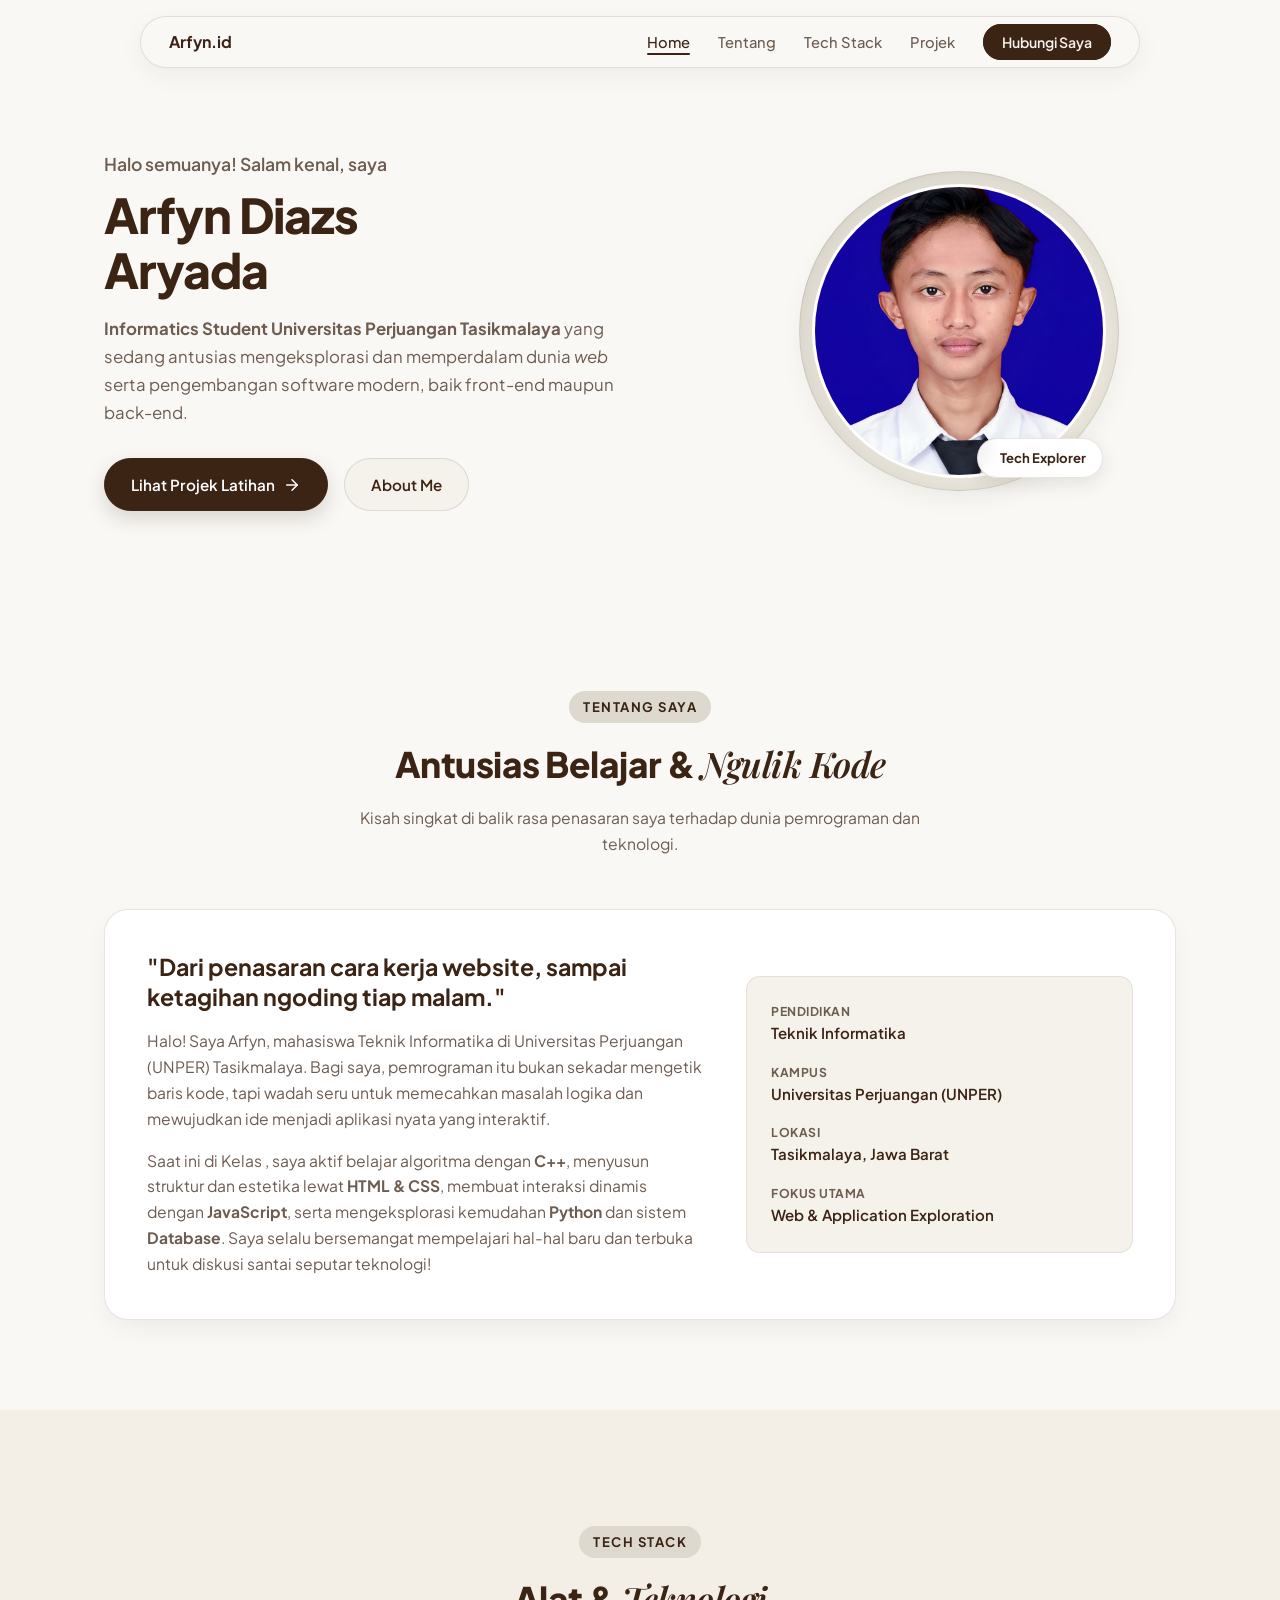
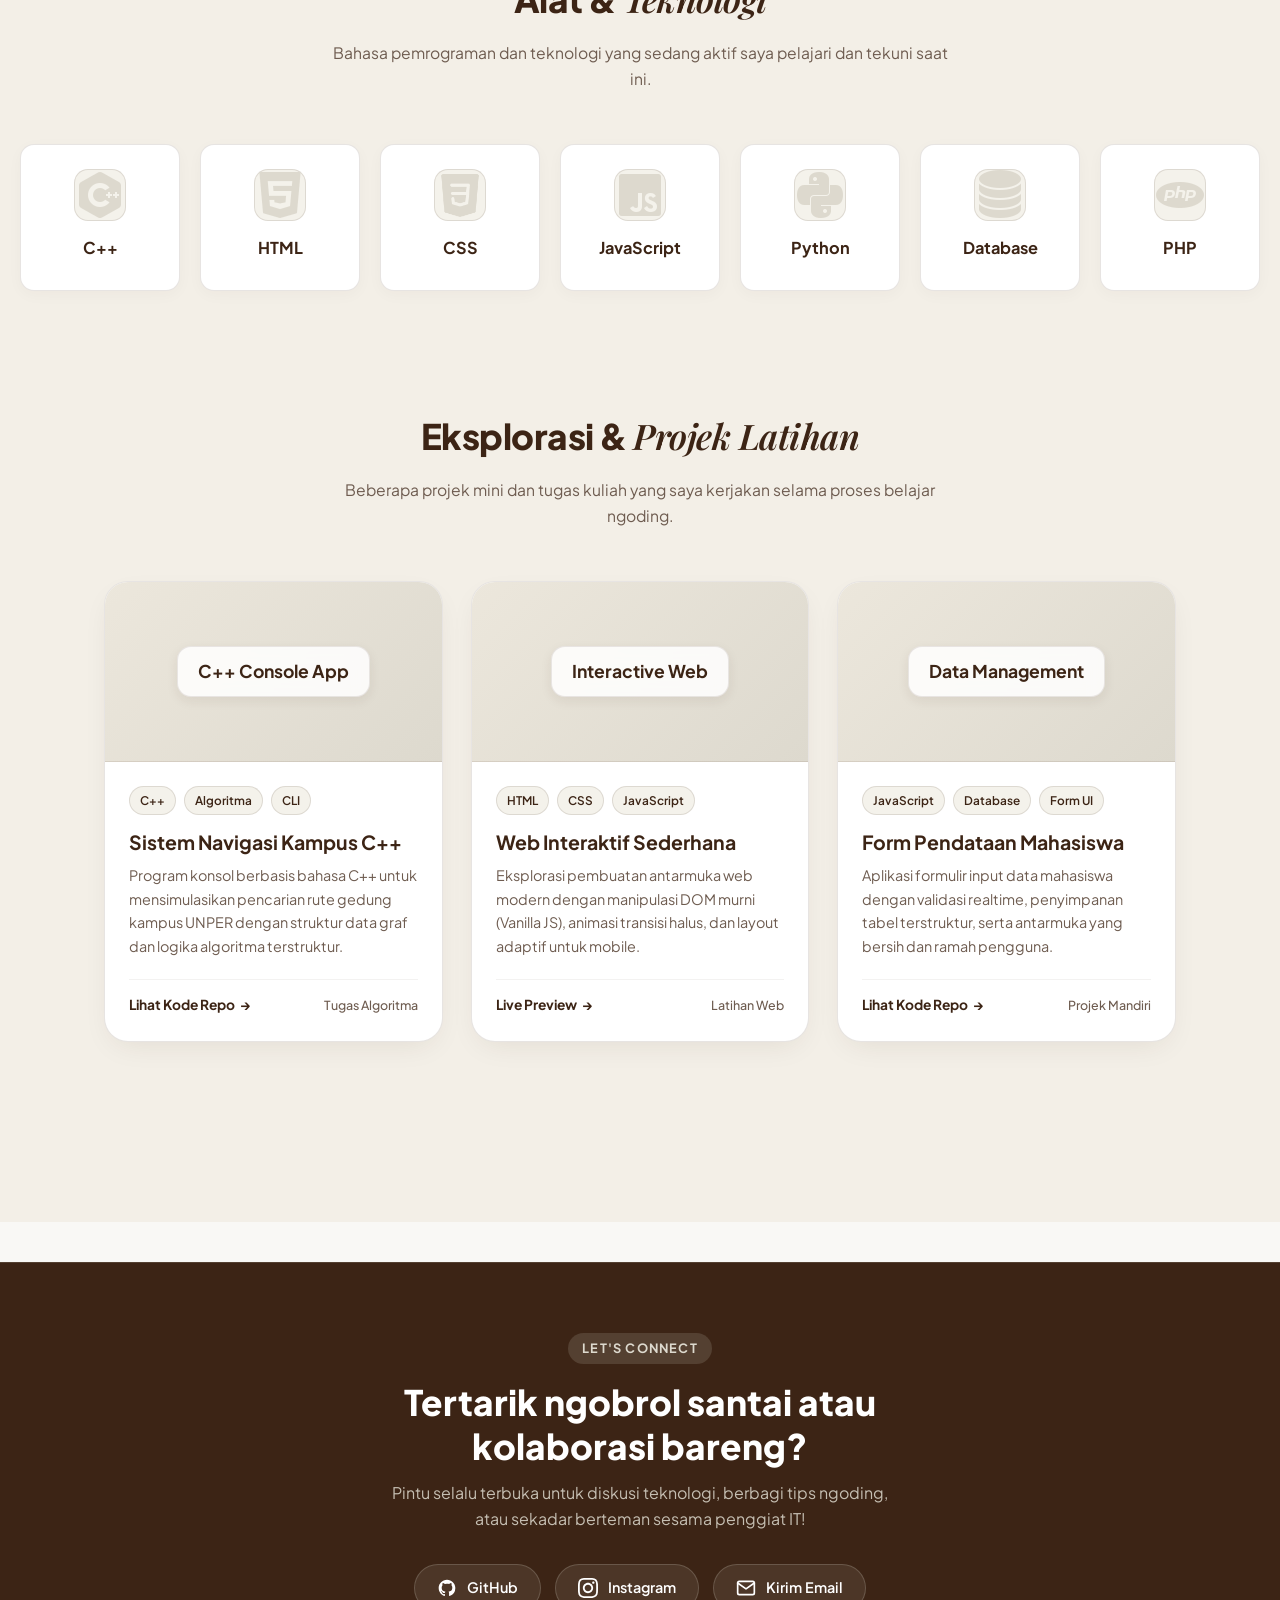
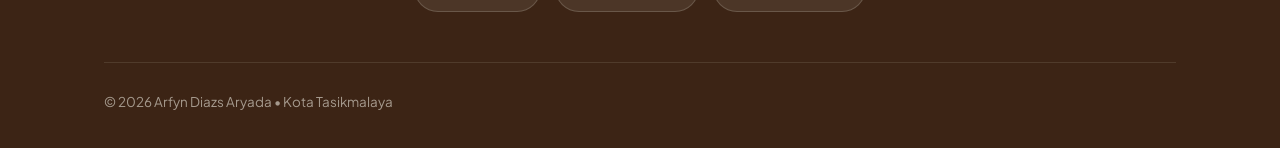
==== commit 918777dd: "perubahan so" ====
--- a/index.html
+++ b/index.html
@@ -1,388 +1,479 @@
-<!DOCTYPE html>
+<!doctype html>
 <html lang="id">
-<head>
-  <meta charset="UTF-8" />
-  <meta name="viewport" content="width=device-width, initial-scale=1.0" />
-  <title>Arfyn Diazs Aryada | Portfolio</title>
-  
-  <!-- Google Fonts: Plus Jakarta Sans (Modern & Bersih) & Playfair Display (Aksen Elegan) -->
-  <link rel="preconnect" href="https://fonts.googleapis.com">
-  <link rel="preconnect" href="https://fonts.gstatic.com" crossorigin>
-  <link href="https://fonts.googleapis.com/css2?family=Plus+Jakarta+Sans:wght@300;400;500;600;700;800&family=Playfair+Display:ital,wght@0,600;0,700;1,600&display=swap" rel="stylesheet">
-
-  <!-- File Styling Eksternal (Vanilla CSS) -->
-  <link rel="stylesheet" href="style.css">
-</head>
-<body>
-
-  <!-- ==========================================================================
+  <head>
+    <meta charset="UTF-8" />
+    <meta name="viewport" content="width=device-width, initial-scale=1.0" />
+    <title>Arfyn Diazs Aryada | Portfolio</title>
+
+    <!-- Google Fonts: Plus Jakarta Sans (Modern & Bersih) & Playfair Display (Aksen Elegan) -->
+    <link rel="preconnect" href="https://fonts.googleapis.com" />
+    <link rel="preconnect" href="https://fonts.gstatic.com" crossorigin />
+    <link
+      href="https://fonts.googleapis.com/css2?family=Plus+Jakarta+Sans:wght@300;400;500;600;700;800&family=Playfair+Display:ital,wght@0,600;0,700;1,600&display=swap"
+      rel="stylesheet"
+    />
+
+    <!-- File Styling Eksternal (Vanilla CSS) -->
+    <link rel="stylesheet" href="style.css" />
+  </head>
+  <body>
+    <!-- ==========================================================================
        NAVBAR (MENU NAVIGASI MELAYANG)
        ========================================================================== -->
-  <header class="navbar">
-    <div class="nav-container">
-      <a href="#hero">
-        <span></span> <strong> Arfyn.id </strong>
-      </a>
-
-      <!-- Menu Link Utama -->
-      <nav>
-        <ul class="nav-links" id="navLinks">
-          <li><a href="#hero" class="nav-link active">Home</a></li>
-          <li><a href="#about" class="nav-link">Tentang</a></li>
-          <li><a href="#skills" class="nav-link">Tech Stack</a></li>
-          <li><a href="#projects" class="nav-link">Projek</a></li>
-          <li><a href="#contact" class="nav-cta">Hubungi Saya</a></li>
-        </ul>
-      </nav>
-
-      <!-- Tombol Hamburger Mobile -->
-      <button class="mobile-menu-btn" id="mobileMenuBtn" aria-label="Toggle Menu">
-        ☰
-      </button>
-    </div>
-  </header>
-
-  <main>
-    <!-- ==========================================================================
+    <header class="navbar">
+      <div class="nav-container">
+        <a href="#hero"> <span></span> <strong> Arfyn.id </strong> </a>
+
+        <!-- Menu Link Utama -->
+        <nav>
+          <ul class="nav-links" id="navLinks">
+            <li><a href="#hero" class="nav-link active">Home</a></li>
+            <li><a href="#about" class="nav-link">Tentang</a></li>
+            <li><a href="#skills" class="nav-link">Tech Stack</a></li>
+            <li><a href="#projects" class="nav-link">Projek</a></li>
+            <li><a href="#contact" class="nav-cta">Hubungi Saya</a></li>
+          </ul>
+        </nav>
+
+        <!-- Tombol Hamburger Mobile -->
+        <button
+          class="mobile-menu-btn"
+          id="mobileMenuBtn"
+          aria-label="Toggle Menu"
+        >
+          ☰
+        </button>
+      </div>
+    </header>
+
+    <main>
+      <!-- ==========================================================================
          HERO SECTION (HALAMAN PERTAMA)
          ========================================================================== -->
-    <section class="hero" id="hero">
-      <div class="container">
-        <div class="hero-grid">
-          
-          <!-- Kolom Teks / Perkenalan -->
-          <div class="hero-content fade-up">
-            <div class="">
-            
-            </div>
-
-            <p class="hero-greeting">Halo semuanya! Salam kenal, saya</p>
-            <h1 class="hero-title">
-              Arfyn Diazs <br />
-              <span class="hero-title">Aryada</span>
-            </h1>
-
-            <p class="hero-description">
-              <strong>Informatics Student</strong> <strong>Universitas Perjuangan Tasikmalaya</strong> yang sedang antusias mengeksplorasi dan memperdalam dunia <em>web</em> serta pengembangan software modern, baik front-end maupun back-end.
-            </p>
-
-            <div class="hero-buttons">
-              <a href="#projects" class="btn btn-primary">
-                Lihat Projek Latihan
-                <svg width="18" height="18" viewBox="0 0 24 24" fill="none" stroke="currentColor" stroke-width="2" stroke-linecap="round" stroke-linejoin="round">
-                  <line x1="5" y1="12" x2="19" y2="12"></line>
-                  <polyline points="12 5 19 12 12 19"></polyline>
-                </svg>
-              </a>
-              <a href="#about" class="btn btn-secondary">
-                About Me
-              </a>
-            </div>
-          </div>
-
-          <!-- Kolom Frame Foto Estetik -->
-          <div class="hero-photo-wrapper fade-up">
-            <div class="photo-outer-ring">
-              <div class="photo-inner-frame">
-                <!-- 
+      <section class="hero" id="hero">
+        <div class="container">
+          <div class="hero-grid">
+            <!-- Kolom Teks / Perkenalan -->
+            <div class="hero-content fade-up">
+              <div class=""></div>
+
+              <p class="hero-greeting">Halo semuanya! Salam kenal, saya</p>
+              <h1 class="hero-title">
+                Arfyn Diazs <br />
+                <span class="hero-title">Aryada</span>
+              </h1>
+
+              <p class="hero-description">
+                <strong>Informatics Student</strong>
+                <strong>Universitas Perjuangan Tasikmalaya</strong> yang sedang
+                antusias mengeksplorasi dan memperdalam dunia <em>web</em> serta
+                pengembangan software modern, baik front-end maupun back-end.
+              </p>
+
+              <div class="hero-buttons">
+                <a href="#projects" class="btn btn-primary">
+                  Lihat Projek Latihan
+                  <svg
+                    width="18"
+                    height="18"
+                    viewBox="0 0 24 24"
+                    fill="none"
+                    stroke="currentColor"
+                    stroke-width="2"
+                    stroke-linecap="round"
+                    stroke-linejoin="round"
+                  >
+                    <line x1="5" y1="12" x2="19" y2="12"></line>
+                    <polyline points="12 5 19 12 12 19"></polyline>
+                  </svg>
+                </a>
+                <a href="#about" class="btn btn-secondary"> About Me </a>
+              </div>
+            </div>
+
+            <!-- Kolom Frame Foto Estetik -->
+            <div class="hero-photo-wrapper fade-up">
+              <div class="photo-outer-ring">
+                <div class="photo-inner-frame">
+                  <!-- 
                   PANDUAN UNTUK ARFYN:
                   Ganti url gambar di bawah (src) dengan file foto aslimu,
                   misalnya: src="foto-profil.jpg" jika foto diletakkan di satu folder yang sama.
                 -->
-                <img 
-                  src="profil.jpeg" 
-                  alt="Foto Profil Arfyn Diazs Aryada" 
-                  class="profile-image" 
-                  id="profileImg"
-                />
-              </div>
-
-              <!-- Tag melayang kecil di frame -->
-              <div class="photo-floating-pill">
-                <span></span> Tech Explorer
-              </div>
-            </div>
-          </div>
-
+                  <img
+                    src="profil.jpeg"
+                    alt="Foto Profil Arfyn Diazs Aryada"
+                    class="profile-image"
+                    id="profileImg"
+                  />
+                </div>
+
+                <!-- Tag melayang kecil di frame -->
+                <div class="photo-floating-pill">
+                  <span></span> Tech Explorer
+                </div>
+              </div>
+            </div>
+          </div>
         </div>
-      </div>
-    </section>
-
-    <!-- ==========================================================================
+      </section>
+
+      <!-- ==========================================================================
          ABOUT ME SECTION (TENTANG SAYA)
          ========================================================================== -->
-    <section class="section" id="about">
-      <div class="container">
-        
-        <div class="section-header fade-up">
-          <span class="section-tag">Tentang Saya</span>
-          <h2 class="section-title">Antusias Belajar &amp; <span class="serif-highlight">Ngulik Kode</span></h2>
-          <p class="section-subtitle">
-            Kisah singkat di balik rasa penasaran saya terhadap dunia pemrograman dan teknologi.
-          </p>
+      <section class="section" id="about">
+        <div class="container">
+          <div class="section-header fade-up">
+            <span class="section-tag">Tentang Saya</span>
+            <h2 class="section-title">
+              Antusias Belajar &amp;
+              <span class="serif-highlight">Ngulik Kode</span>
+            </h2>
+            <p class="section-subtitle">
+              Kisah singkat di balik rasa penasaran saya terhadap dunia
+              pemrograman dan teknologi.
+            </p>
+          </div>
+
+          <div class="about-card fade-up">
+            <!-- Kolom Cerita Naratif -->
+            <div class="about-story">
+              <h3>
+                "Dari penasaran cara kerja website, sampai ketagihan ngoding
+                tiap malam."
+              </h3>
+              <p>
+                Halo! Saya Arfyn, mahasiswa Teknik Informatika di Universitas
+                Perjuangan (UNPER) Tasikmalaya. Bagi saya, pemrograman itu bukan
+                sekadar mengetik baris kode, tapi wadah seru untuk memecahkan
+                masalah logika dan mewujudkan ide menjadi aplikasi nyata yang
+                interaktif.
+              </p>
+              <p>
+                Saat ini di Kelas , saya aktif belajar algoritma dengan
+                <strong>C++</strong>, menyusun struktur dan estetika lewat
+                <strong>HTML &amp; CSS</strong>, membuat interaksi dinamis
+                dengan <strong>JavaScript</strong>, serta mengeksplorasi
+                kemudahan <strong>Python</strong> dan sistem
+                <strong>Database</strong>. Saya selalu bersemangat mempelajari
+                hal-hal baru dan terbuka untuk diskusi santai seputar teknologi!
+              </p>
+            </div>
+
+            <!-- Kolom Kartu Fakta Cepat -->
+            <div class="quick-facts">
+              <div class="fact-item">
+                <div class="fact-text">
+                  <div class="fact-label">Pendidikan</div>
+                  <div class="fact-value">Teknik Informatika</div>
+                </div>
+              </div>
+
+              <div class="fact-item">
+                <div class="fact-text">
+                  <div class="fact-label">Kampus</div>
+                  <div class="fact-value">Universitas Perjuangan (UNPER)</div>
+                </div>
+              </div>
+
+              <div class="fact-item">
+                <div class="fact-text">
+                  <div class="fact-label">Lokasi</div>
+                  <div class="fact-value">Tasikmalaya, Jawa Barat</div>
+                </div>
+              </div>
+
+              <div class="fact-item">
+                <div class="fact-text">
+                  <div class="fact-label">Fokus Utama</div>
+                  <div class="fact-value">
+                    Web &amp; Application Exploration
+                  </div>
+                </div>
+              </div>
+            </div>
+          </div>
         </div>
-
-        <div class="about-card fade-up">
-          <!-- Kolom Cerita Naratif -->
-          <div class="about-story">
-            <h3>"Dari penasaran cara kerja website, sampai ketagihan ngoding tiap malam."</h3>
-            <p>
-              Halo! Saya Arfyn, mahasiswa Teknik Informatika di Universitas Perjuangan (UNPER) Tasikmalaya. Bagi saya, pemrograman itu bukan sekadar mengetik baris kode, tapi wadah seru untuk memecahkan masalah logika dan mewujudkan ide menjadi aplikasi nyata yang interaktif.
-            </p>
-            <p>
-              Saat ini di Kelas , saya aktif belajar algoritma dengan <strong>C++</strong>, menyusun struktur dan estetika lewat <strong>HTML &amp; CSS</strong>, membuat interaksi dinamis dengan <strong>JavaScript</strong>, serta mengeksplorasi kemudahan <strong>Python</strong> dan sistem <strong>Database</strong>. Saya selalu bersemangat mempelajari hal-hal baru dan terbuka untuk diskusi santai seputar teknologi!
-            </p>
-          </div>
-
-          <!-- Kolom Kartu Fakta Cepat -->
-          <div class="quick-facts">
-            <div class="fact-item">
-              <div class="fact-icon">🎓</div>
-              <div class="fact-text">
-                <div class="fact-label">Pendidikan</div>
-                <div class="fact-value">Teknik Informatika</div>
-              </div>
-            </div>
-
-            <div class="fact-item">
-              <div class="fact-icon">🏛️</div>
-              <div class="fact-text">
-                <div class="fact-label">Kampus</div>
-                <div class="fact-value">Universitas Perjuangan (UNPER)</div>
-              </div>
-            </div>
-
-            <div class="fact-item">
-              <div class="fact-icon">📍</div>
-              <div class="fact-text">
-                <div class="fact-label">Lokasi</div>
-                <div class="fact-value">Tasikmalaya, Jawa Barat</div>
-              </div>
-            </div>
-
-            <div class="fact-item">
-              <div class="fact-icon">💡</div>
-              <div class="fact-text">
-                <div class="fact-label">Fokus Utama</div>
-                <div class="fact-value">Web &amp; Application Exploration</div>
-              </div>
-            </div>
-          </div>
-
-        </div>
-
-      </div>
-    </section>
-
-    <!-- ==========================================================================
+      </section>
+
+      <!-- ==========================================================================
          MY TECH STACK (SKILLS & TOOLS YANG SEDANG DIPELAJARI)
          ========================================================================== -->
-    <section class="section" id="skills" style="background-color: #F3EFE7;">
-      <div class="container">
-        
-        <div class="section-header fade-up">
-          <span class="section-tag">Tech Stack</span>
-          <h2 class="section-title">Alat &amp; <span class="serif-highlight">Teknologi</span></h2>
-          <p class="section-subtitle">
-            Bahasa pemrograman dan teknologi yang sedang aktif saya pelajari dan tekuni saat ini.
-          </p>
-        </div>
-
-        <div class="skills-grid">
-          <!-- Skill 1: C++ -->
-          <div class="skill-card fade-up">
-            <div class="skill-icon-box">⚙️</div>
-            <h3 class="skill-name">C++</h3>
-            <p class="skill-desc">Logika Algoritma &amp; Pemecahan Masalah</p>
-          </div>
-
-          <!-- Skill 2: HTML -->
-          <div class="skill-card fade-up">
-            <div class="skill-icon-box">🌐</div>
-            <h3 class="skill-name">HTML</h3>
-            <p class="skill-desc">Struktur Halaman Web Semantik</p>
-          </div>
-
-          <!-- Skill 3: CSS -->
-          <div class="skill-card fade-up">
-            <div class="skill-icon-box">🎨</div>
-            <h3 class="skill-name">CSS</h3>
-            <p class="skill-desc">Styling, Tata Letak &amp; Desain Responsif</p>
-          </div>
-
-          <!-- Skill 4: JavaScript -->
-          <div class="skill-card fade-up">
-            <div class="skill-icon-box">⚡</div>
-            <h3 class="skill-name">JavaScript</h3>
-            <p class="skill-desc">Manipulasi DOM &amp; Interaktivitas Web</p>
-          </div>
-
-          <!-- Skill 5: Python -->
-          <div class="skill-card fade-up">
-            <div class="skill-icon-box">🐍</div>
-            <h3 class="skill-name">Python</h3>
-            <p class="skill-desc">Sintaks Bersih, Scripting &amp; Logika</p>
-          </div>
-
-          <!-- Skill 6: Database -->
-          <div class="skill-card fade-up">
-            <div class="skill-icon-box">🗄️</div>
-            <h3 class="skill-name">Database</h3>
-            <p class="skill-desc">Manajemen Relasional &amp; Struktur Data</p>
-          </div>
-        </div>
-
-      </div>
-    </section>
-
-    <!-- ==========================================================================
+      <section class="section" id="skills" style="background-color: #f3efe7">
+        <setion class="container">
+          <div class="section-header fade-up">
+            <span class="section-tag">Tech Stack</span>
+            <h2 class="section-title">
+              Alat &amp; <span class="serif-highlight">Teknologi</span>
+            </h2>
+            <p class="section-subtitle">
+              Bahasa pemrograman dan teknologi yang sedang aktif saya pelajari
+              dan tekuni saat ini.
+            </p>
+          </div>
+
+<div class="skills-grid">
+  <!-- Skill 1: C++ -->
+  <div class="skill-card fade-up">
+    <div class="skill-icon-box">
+      <img src="c++.png" alt="C++ Icon" class="skill-icon" />
+    </div>
+    <h3 class="skill-name">C++</h3>
+  </div>
+
+  <!-- Skill 2: HTML -->
+  <div class="skill-card fade-up">
+    <div class="skill-icon-box">
+      <img src="html.png" alt="HTML Icon" class="skill-icon" />
+    </div>
+    <h3 class="skill-name">HTML</h3>
+  </div>
+
+  <!-- Skill 3: CSS -->
+  <div class="skill-card fade-up">
+    <div class="skill-icon-box">
+      <img src="css.png" alt="CSS Icon" class="skill-icon" />
+    </div>
+    <h3 class="skill-name">CSS</h3>
+  </div>
+
+  <!-- Skill 4: JavaScript -->
+  <div class="skill-card fade-up">
+    <div class="skill-icon-box">
+      <img src="js.png" alt="JavaScript Icon" class="skill-icon" />
+    </div>
+    <h3 class="skill-name">JavaScript</h3>
+  </div>
+
+  <!-- Skill 5: Python -->
+  <div class="skill-card fade-up">
+    <div class="skill-icon-box">
+      <img src="py.png" alt="Python Icon" class="skill-icon" />
+    </div>
+    <h3 class="skill-name">Python</h3>
+  </div>
+
+  <!-- Skill 6: Database -->
+  <div class="skill-card fade-up">
+    <div class="skill-icon-box">
+      <img src="db.png" alt="Database Icon" class="skill-icon" />
+    </div>
+    <h3 class="skill-name">Database</h3>
+  </div>
+
+  <!-- Skill 7: PHP -->
+  <div class="skill-card fade-up">
+    <div class="skill-icon-box">
+      <img src="php.png" alt="Database Icon" class="skill-icon" />
+    </div>
+    <h3 class="skill-name">PHP</h3>
+  </div>
+</div>
+</div>
+</setion>
+
+      <!-- ==========================================================================
          MY JOURNEY / PROJECTS SECTION (PROJEK LATIHAN & KAMPUS)
          ========================================================================== -->
-    <section class="section" id="projects">
-      <div class="container">
-        
-        <div class="section-header fade-up">
-          <h2 class="section-title">Eksplorasi &amp; <span class="serif-highlight">Projek Latihan</span></h2>
-          <p class="section-subtitle">
-            Beberapa projek mini dan tugas kuliah yang saya kerjakan selama proses belajar ngoding.
-          </p>
+      <section class="section" id="projects">
+        <div class="container">
+          <div class="section-header fade-up">
+            <h2 class="section-title">
+              Eksplorasi &amp;
+              <span class="serif-highlight">Projek Latihan</span>
+            </h2>
+            <p class="section-subtitle">
+              Beberapa projek mini dan tugas kuliah yang saya kerjakan selama
+              proses belajar ngoding.
+            </p>
+          </div>
+
+          <div class="projects-grid">
+            <!-- Card Projek 1 -->
+            <div class="project-card fade-up">
+              <div class="project-cover">
+                <div class="project-mockup-badge">
+                  C++ Console App
+                </div>
+              </div>
+              <div class="project-body">
+                <div class="project-tags">
+                  <span class="tech-tag">C++</span>
+                  <span class="tech-tag">Algoritma</span>
+                  <span class="tech-tag">CLI</span>
+                </div>
+                <h3 class="project-title">Sistem Navigasi Kampus C++</h3>
+                <p class="project-desc">
+                  Program konsol berbasis bahasa C++ untuk mensimulasikan
+                  pencarian rute gedung kampus UNPER dengan struktur data graf
+                  dan logika algoritma terstruktur.
+                </p>
+                <div class="project-footer">
+                  <a
+                    href="https://diazsarfyn.github.io/navigasi-kampus/"
+                    target="_blank"
+                    class="project-link"
+                  >
+                    Lihat Kode Repo <span>→</span>
+                  </a>
+                  <span class="project-status">Tugas Algoritma</span>
+                </div>
+              </div>
+            </div>
+
+            <!-- Card Projek 2 -->
+            <div class="project-card fade-up">
+              <div class="project-cover">
+                <div class="project-mockup-badge">
+                  Interactive Web
+                </div>
+              </div>
+              <div class="project-body">
+                <div class="project-tags">
+                  <span class="tech-tag">HTML</span>
+                  <span class="tech-tag">CSS</span>
+                  <span class="tech-tag">JavaScript</span>
+                </div>
+                <h3 class="project-title">Web Interaktif Sederhana</h3>
+                <p class="project-desc">
+                  Eksplorasi pembuatan antarmuka web modern dengan manipulasi
+                  DOM murni (Vanilla JS), animasi transisi halus, dan layout
+                  adaptif untuk mobile.
+                </p>
+                <div class="project-footer">
+                  <a href="#" class="project-link">
+                    Live Preview <span>→</span>
+                  </a>
+                  <span class="project-status">Latihan Web</span>
+                </div>
+              </div>
+            </div>
+
+            <!-- Card Projek 3 -->
+            <div class="project-card fade-up">
+              <div class="project-cover">
+                <div class="project-mockup-badge">
+                  Data Management
+                </div>
+              </div>
+              <div class="project-body">
+                <div class="project-tags">
+                  <span class="tech-tag">JavaScript</span>
+                  <span class="tech-tag">Database</span>
+                  <span class="tech-tag">Form UI</span>
+                </div>
+                <h3 class="project-title">Form Pendataan Mahasiswa</h3>
+                <p class="project-desc">
+                  Aplikasi formulir input data mahasiswa dengan validasi
+                  realtime, penyimpanan tabel terstruktur, serta antarmuka yang
+                  bersih dan ramah pengguna.
+                </p>
+                <div class="project-footer">
+                  <a
+                    href="https://github.com"
+                    target="_blank"
+                    class="project-link"
+                  >
+                    Lihat Kode Repo <span>→</span>
+                  </a>
+                  <span class="project-status">Projek Mandiri</span>
+                </div>
+              </div>
+            </div>
+          </div>
         </div>
-
-        <div class="projects-grid">
-          <!-- Card Projek 1 -->
-          <div class="project-card fade-up">
-            <div class="project-cover">
-              <div class="project-mockup-badge">
-                <span>📍</span> C++ Console App
-              </div>
-            </div>
-            <div class="project-body">
-              <div class="project-tags">
-                <span class="tech-tag">C++</span>
-                <span class="tech-tag">Algoritma</span>
-                <span class="tech-tag">CLI</span>
-              </div>
-              <h3 class="project-title">Sistem Navigasi Kampus C++</h3>
-              <p class="project-desc">
-                Program konsol berbasis bahasa C++ untuk mensimulasikan pencarian rute gedung kampus UNPER dengan struktur data graf dan logika algoritma terstruktur.
-              </p>
-              <div class="project-footer">
-                <a href="https://diazsarfyn.github.io/navigasi-kampus/" target="_blank" class="project-link">
-                  Lihat Kode Repo <span>→</span>
-                </a>
-                <span class="project-status">Tugas Algoritma</span>
-              </div>
-            </div>
-          </div>
-
-          <!-- Card Projek 2 -->
-          <div class="project-card fade-up">
-            <div class="project-cover">
-              <div class="project-mockup-badge">
-                <span>✨</span> Interactive Web
-              </div>
-            </div>
-            <div class="project-body">
-              <div class="project-tags">
-                <span class="tech-tag">HTML</span>
-                <span class="tech-tag">CSS</span>
-                <span class="tech-tag">JavaScript</span>
-              </div>
-              <h3 class="project-title">Web Interaktif Sederhana</h3>
-              <p class="project-desc">
-                Eksplorasi pembuatan antarmuka web modern dengan manipulasi DOM murni (Vanilla JS), animasi transisi halus, dan layout adaptif untuk mobile.
-              </p>
-              <div class="project-footer">
-                <a href="#" class="project-link">
-                  Live Preview <span>→</span>
-                </a>
-                <span class="project-status">Latihan Web</span>
-              </div>
-            </div>
-          </div>
-
-          <!-- Card Projek 3 -->
-          <div class="project-card fade-up">
-            <div class="project-cover">
-              <div class="project-mockup-badge">
-                <span>📝</span> Data Management
-              </div>
-            </div>
-            <div class="project-body">
-              <div class="project-tags">
-                <span class="tech-tag">JavaScript</span>
-                <span class="tech-tag">Database</span>
-                <span class="tech-tag">Form UI</span>
-              </div>
-              <h3 class="project-title">Form Pendataan Mahasiswa</h3>
-              <p class="project-desc">
-                Aplikasi formulir input data mahasiswa dengan validasi realtime, penyimpanan tabel terstruktur, serta antarmuka yang bersih dan ramah pengguna.
-              </p>
-              <div class="project-footer">
-                <a href="https://github.com" target="_blank" class="project-link">
-                  Lihat Kode Repo <span>→</span>
-                </a>
-                <span class="project-status">Projek Mandiri</span>
-              </div>
-            </div>
-          </div>
-
-        </div>
-
-      </div>
-    </section>
-
-  </main>
-
-  <!-- ==========================================================================
+      </section>
+    </main>
+
+    <!-- ==========================================================================
        CONTACT & FOOTER (BAGIAN AKHIR / HUBUNGI SAYA)
        Warna latar menggunakan palet Espresso (#3C2415)
        ========================================================================== -->
-  <footer class="footer" id="contact">
-    <div class="container">
-      <div class="footer-content fade-up">
-        <span class="footer-badge">Let's Connect</span>
-        <h2 class="footer-title">Tertarik ngobrol santai atau kolaborasi bareng?</h2>
-        <p class="footer-subtitle">
-          Pintu selalu terbuka untuk diskusi teknologi, berbagi tips ngoding, atau sekadar berteman sesama penggiat IT!
-        </p>
-
-        <!-- Placeholder Tautan Media Sosial -->
-        <div class="social-links">
-          <!-- Placeholder GitHub -->
-          <a href="https://github.com/diazsarfyn" target="_blank" rel="noopener noreferrer" class="social-btn">
-            <svg width="20" height="20" fill="currentColor" viewBox="0 0 24 24">
-              <path fill-rule="evenodd" clip-rule="evenodd" d="M12 2C6.477 2 2 6.484 2 12.017c0 4.425 2.865 8.18 6.839 9.504.5.092.682-.217.682-.483 0-.237-.008-.868-.013-1.703-2.782.605-3.369-1.343-3.369-1.343-.454-1.158-1.11-1.466-1.11-1.466-.908-.62.069-.608.069-.608 1.003.07 1.53 1.032 1.53 1.032.892 1.53 2.341 1.088 2.91.832.092-.647.35-1.088.636-1.338-2.22-.253-4.555-1.113-4.555-4.951 0-1.093.39-1.988 1.029-2.688-.103-.253-.446-1.272.098-2.65 0 0 .84-.27 2.75 1.026A9.564 9.564 0 0112 6.844c.85.004 1.705.115 2.504.337 1.909-1.296 2.747-1.027 2.747-1.027.546 1.379.202 2.398.1 2.651.64.7 1.028 1.595 1.028 2.688 0 3.848-2.339 4.695-4.566 4.943.359.309.678.92.678 1.855 0 1.338-.012 2.419-.012 2.747 0 .268.18.58.688.482A10.019 10.019 0 0022 12.017C22 6.484 17.522 2 12 2z"/>
-            </svg>
-            GitHub
-          </a>
-
-          <!-- Placeholder Instagram -->
-          <a href="https://www.instagram.com/arfyn.ar?exln=MW9iMTNubTg5OXl1cw==" target="_blank" rel="noopener noreferrer" class="social-btn">
-            <svg width="20" height="20" fill="currentColor" viewBox="0 0 24 24">
-              <path d="M12 2.163c3.204 0 3.584.012 4.85.07 3.252.148 4.771 1.691 4.919 4.919.058 1.265.069 1.645.069 4.849 0 3.205-.012 3.584-.069 4.849-.149 3.225-1.664 4.771-4.919 4.919-1.266.058-1.644.07-4.85.07-3.204 0-3.584-.012-4.849-.07-3.26-.149-4.771-1.699-4.919-4.92-.058-1.265-.07-1.644-.07-4.849 0-3.204.013-3.583.07-4.849.149-3.227 1.664-4.771 4.919-4.919 1.266-.057 1.645-.069 4.849-.069zm0-2.163c-3.259 0-3.667.014-4.947.072-4.358.2-6.78 2.618-6.98 6.98-.059 1.281-.073 1.689-.073 4.948 0 3.259.014 3.668.072 4.948.2 4.358 2.618 6.78 6.98 6.98 1.281.058 1.689.072 4.948.072 3.259 0 3.668-.014 4.948-.072 4.354-.2 6.782-2.618 6.979-6.98.059-1.28.073-1.689.073-4.948 0-3.259-.014-3.667-.072-4.947-.196-4.354-2.617-6.78-6.979-6.98-1.281-.059-1.69-.073-4.949-.073zm0 5.838c-3.403 0-6.162 2.759-6.162 6.162s2.759 6.163 6.162 6.163 6.162-2.759 6.162-6.163c0-3.403-2.759-6.162-6.162-6.162zm0 10.162c-2.209 0-4-1.79-4-4 0-2.209 1.791-4 4-4s4 1.791 4 4c0 2.21-1.791 4-4 4zm6.406-11.845c-.796 0-1.441.645-1.441 1.44s.645 1.44 1.441 1.44c.795 0 1.439-.645 1.439-1.44s-.644-1.44-1.439-1.44z"/>
-            </svg>
-            Instagram
-          </a>
-
-          <!-- Placeholder Email -->
-          <a href="mailto:diazsarfyn@gmail.com" class="social-btn">
-            <svg width="20" height="20" fill="none" stroke="currentColor" stroke-width="2" stroke-linecap="round" stroke-linejoin="round" viewBox="0 0 24 24">
-              <path d="M4 4h16c1.1 0 2 .9 2 2v12c0 1.1-.9 2-2 2H4c-1.1 0-2-.9-2-2V6c0-1.1.9-2 2-2z"></path>
-              <polyline points="22,6 12,13 2,6"></polyline>
-            </svg>
-            Kirim Email
-          </a>
+    <footer class="footer" id="contact">
+      <div class="container">
+        <div class="footer-content fade-up">
+          <span class="footer-badge">Let's Connect</span>
+          <h2 class="footer-title">
+            Tertarik ngobrol santai atau kolaborasi bareng?
+          </h2>
+          <p class="footer-subtitle">
+            Pintu selalu terbuka untuk diskusi teknologi, berbagi tips ngoding,
+            atau sekadar berteman sesama penggiat IT!
+          </p>
+
+          <!-- Placeholder Tautan Media Sosial -->
+          <div class="social-links">
+            <!-- Placeholder GitHub -->
+            <a
+              href="https://github.com/diazsarfyn"
+              target="_blank"
+              rel="noopener noreferrer"
+              class="social-btn"
+            >
+              <svg
+                width="20"
+                height="20"
+                fill="currentColor"
+                viewBox="0 0 24 24"
+              >
+                <path
+                  fill-rule="evenodd"
+                  clip-rule="evenodd"
+                  d="M12 2C6.477 2 2 6.484 2 12.017c0 4.425 2.865 8.18 6.839 9.504.5.092.682-.217.682-.483 0-.237-.008-.868-.013-1.703-2.782.605-3.369-1.343-3.369-1.343-.454-1.158-1.11-1.466-1.11-1.466-.908-.62.069-.608.069-.608 1.003.07 1.53 1.032 1.53 1.032.892 1.53 2.341 1.088 2.91.832.092-.647.35-1.088.636-1.338-2.22-.253-4.555-1.113-4.555-4.951 0-1.093.39-1.988 1.029-2.688-.103-.253-.446-1.272.098-2.65 0 0 .84-.27 2.75 1.026A9.564 9.564 0 0112 6.844c.85.004 1.705.115 2.504.337 1.909-1.296 2.747-1.027 2.747-1.027.546 1.379.202 2.398.1 2.651.64.7 1.028 1.595 1.028 2.688 0 3.848-2.339 4.695-4.566 4.943.359.309.678.92.678 1.855 0 1.338-.012 2.419-.012 2.747 0 .268.18.58.688.482A10.019 10.019 0 0022 12.017C22 6.484 17.522 2 12 2z"
+                />
+              </svg>
+              GitHub
+            </a>
+
+            <!-- Placeholder Instagram -->
+            <a
+              href="https://www.instagram.com/arfyn.ar?exln=MW9iMTNubTg5OXl1cw=="
+              target="_blank"
+              rel="noopener noreferrer"
+              class="social-btn"
+            >
+              <svg
+                width="20"
+                height="20"
+                fill="currentColor"
+                viewBox="0 0 24 24"
+              >
+                <path
+                  d="M12 2.163c3.204 0 3.584.012 4.85.07 3.252.148 4.771 1.691 4.919 4.919.058 1.265.069 1.645.069 4.849 0 3.205-.012 3.584-.069 4.849-.149 3.225-1.664 4.771-4.919 4.919-1.266.058-1.644.07-4.85.07-3.204 0-3.584-.012-4.849-.07-3.26-.149-4.771-1.699-4.919-4.92-.058-1.265-.07-1.644-.07-4.849 0-3.204.013-3.583.07-4.849.149-3.227 1.664-4.771 4.919-4.919 1.266-.057 1.645-.069 4.849-.069zm0-2.163c-3.259 0-3.667.014-4.947.072-4.358.2-6.78 2.618-6.98 6.98-.059 1.281-.073 1.689-.073 4.948 0 3.259.014 3.668.072 4.948.2 4.358 2.618 6.78 6.98 6.98 1.281.058 1.689.072 4.948.072 3.259 0 3.668-.014 4.948-.072 4.354-.2 6.782-2.618 6.979-6.98.059-1.28.073-1.689.073-4.948 0-3.259-.014-3.667-.072-4.947-.196-4.354-2.617-6.78-6.979-6.98-1.281-.059-1.69-.073-4.949-.073zm0 5.838c-3.403 0-6.162 2.759-6.162 6.162s2.759 6.163 6.162 6.163 6.162-2.759 6.162-6.163c0-3.403-2.759-6.162-6.162-6.162zm0 10.162c-2.209 0-4-1.79-4-4 0-2.209 1.791-4 4-4s4 1.791 4 4c0 2.21-1.791 4-4 4zm6.406-11.845c-.796 0-1.441.645-1.441 1.44s.645 1.44 1.441 1.44c.795 0 1.439-.645 1.439-1.44s-.644-1.44-1.439-1.44z"
+                />
+              </svg>
+              Instagram
+            </a>
+
+            <!-- Placeholder Email -->
+            <a href="mailto:diazsarfyn@gmail.com" class="social-btn">
+              <svg
+                width="20"
+                height="20"
+                fill="none"
+                stroke="currentColor"
+                stroke-width="2"
+                stroke-linecap="round"
+                stroke-linejoin="round"
+                viewBox="0 0 24 24"
+              >
+                <path
+                  d="M4 4h16c1.1 0 2 .9 2 2v12c0 1.1-.9 2-2 2H4c-1.1 0-2-.9-2-2V6c0-1.1.9-2 2-2z"
+                ></path>
+                <polyline points="22,6 12,13 2,6"></polyline>
+              </svg>
+              Kirim Email
+            </a>
+          </div>
+        </div>
+
+        <div class="footer-bottom">
+          <div>© 2026 Arfyn Diazs Aryada • Kota Tasikmalaya</div>
         </div>
       </div>
-
-      <div class="footer-bottom">
-        <div>© 2026 Arfyn Diazs Aryada • Kota Tasikmalaya</div>
-      </div>
-    </div>
-  </footer>
-
-  <!-- File Skrip Eksternal (Vanilla JS) -->
-  <script src="script.js"></script>
-</body>
+    </footer>
+
+    <!-- File Skrip Eksternal (Vanilla JS) -->
+    <script src="script.js"></script>
+  </body>
 </html>
--- a/style.css
+++ b/style.css
@@ -509,10 +509,12 @@
    ========================================================================== */
 .skills-grid {
   display: grid;
-  grid-template-columns: repeat(auto-fit, minmax(160px, 1fr));
+  /* Hapus 1fr dan ganti dengan ukuran pasti biar kotak tidak melar */
+  grid-template-columns: repeat(auto-fit, 160px); 
+  /* Kunci utama biar semua kotak ngumpul rapi di tengah layar */
+  justify-content: center; 
   gap: 20px;
 }
-
 .skill-card {
   background-color: var(--bg-card);
   border: 1px solid var(--border-subtle);
@@ -561,10 +563,6 @@
   transition: var(--transition);
 }
 
-.skill-card:hover .skill-icon-box {
-  background-color: var(--pale-oak);
-  transform: scale(1.1);
-}
 
 .skill-name {
   font-size: 1.02rem;
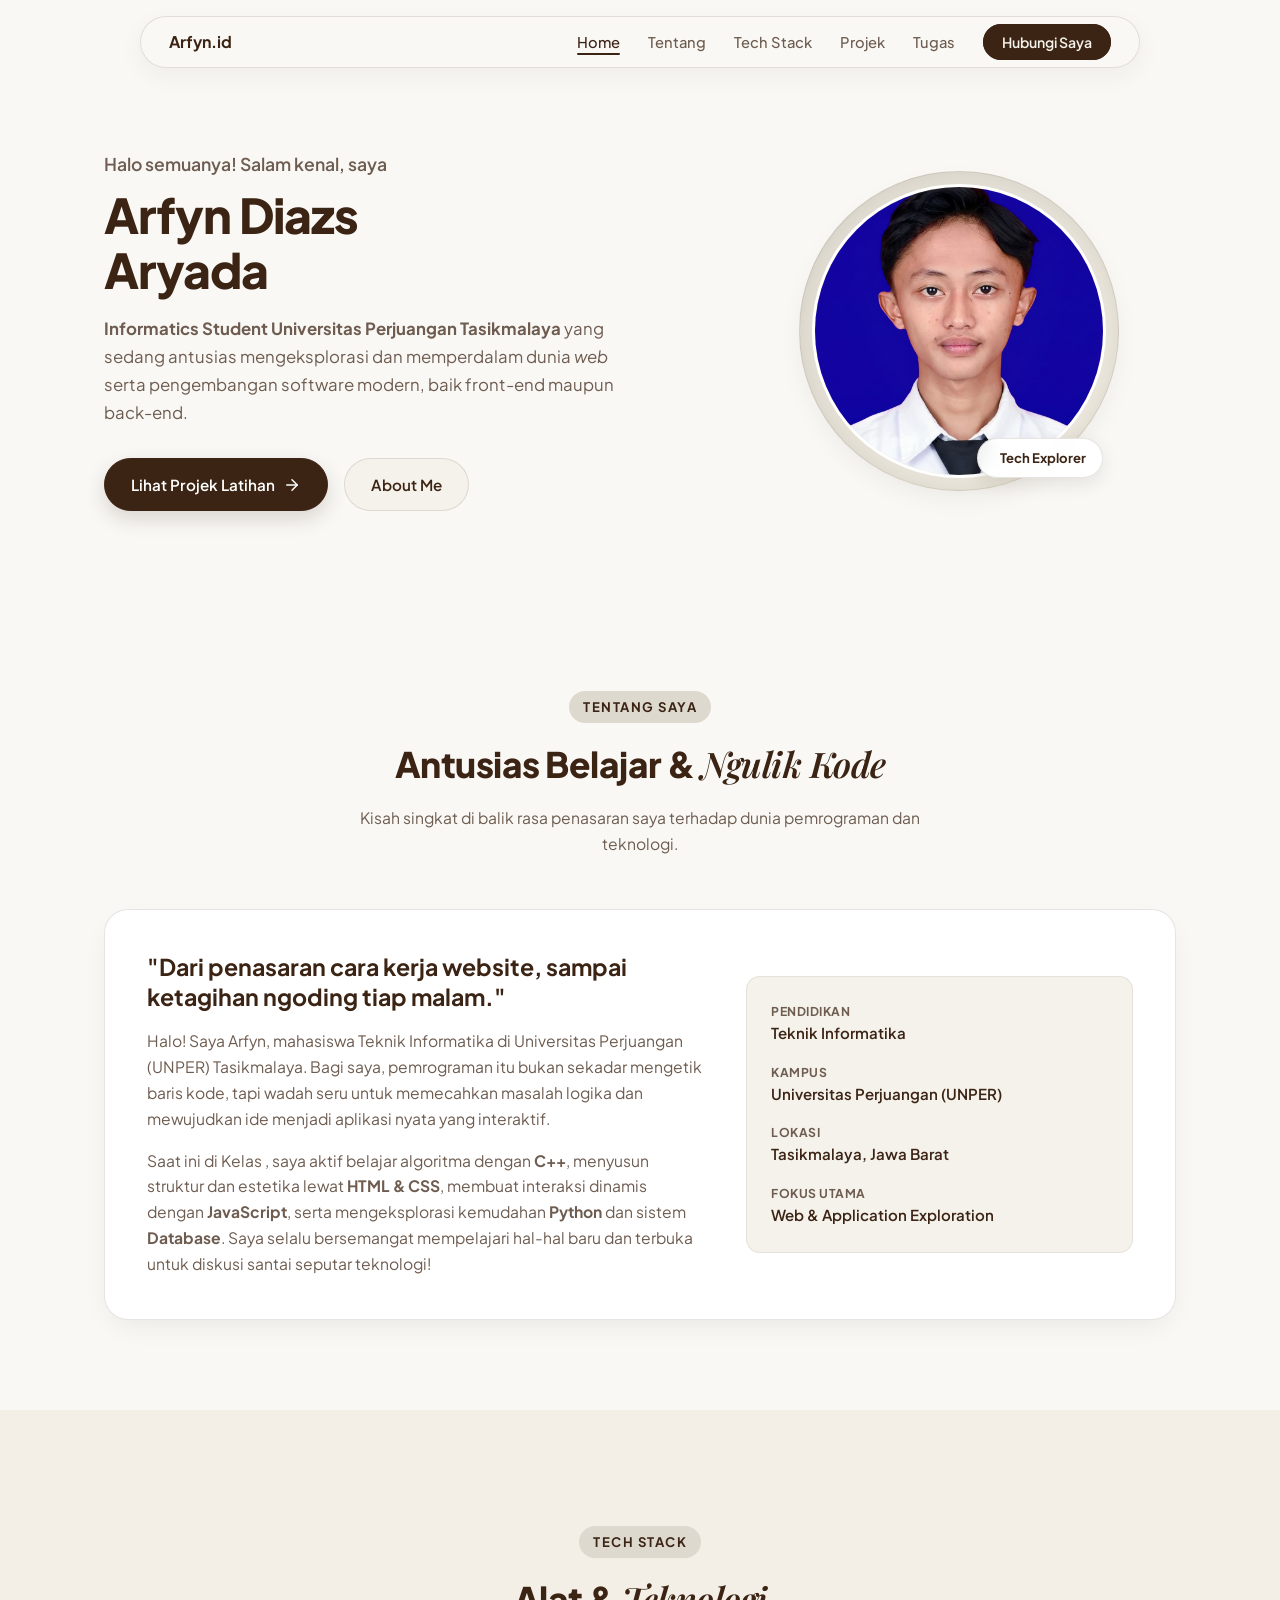
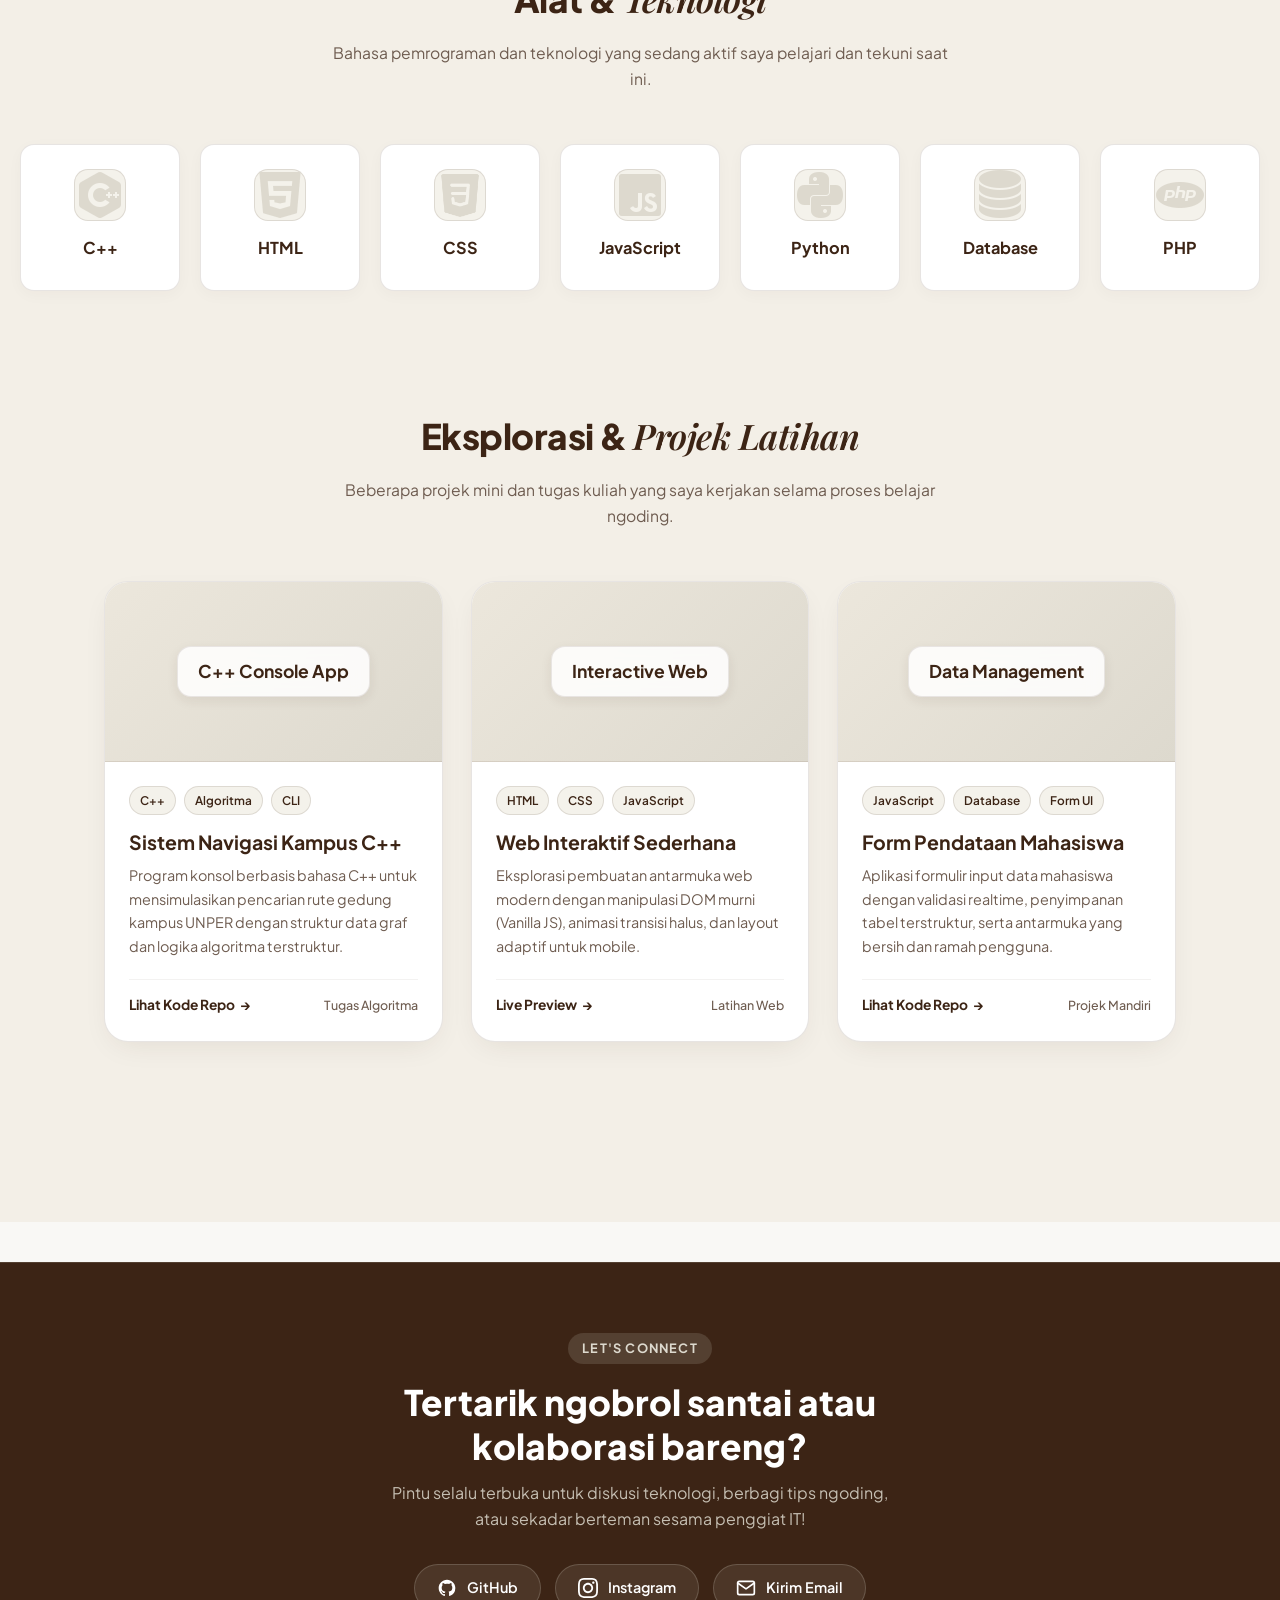
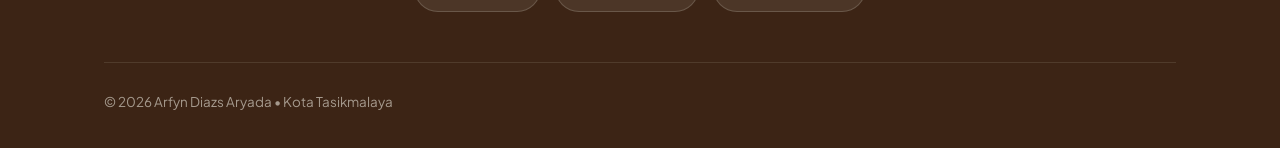
==== commit e64ba45a: "menambah link so" ====
--- a/index.html
+++ b/index.html
@@ -31,6 +31,7 @@
             <li><a href="#about" class="nav-link">Tentang</a></li>
             <li><a href="#skills" class="nav-link">Tech Stack</a></li>
             <li><a href="#projects" class="nav-link">Projek</a></li>
+            <li><a href="#so.html" class="nav-link">Tugas</a></li>
             <li><a href="#contact" class="nav-cta">Hubungi Saya</a></li>
           </ul>
         </nav>
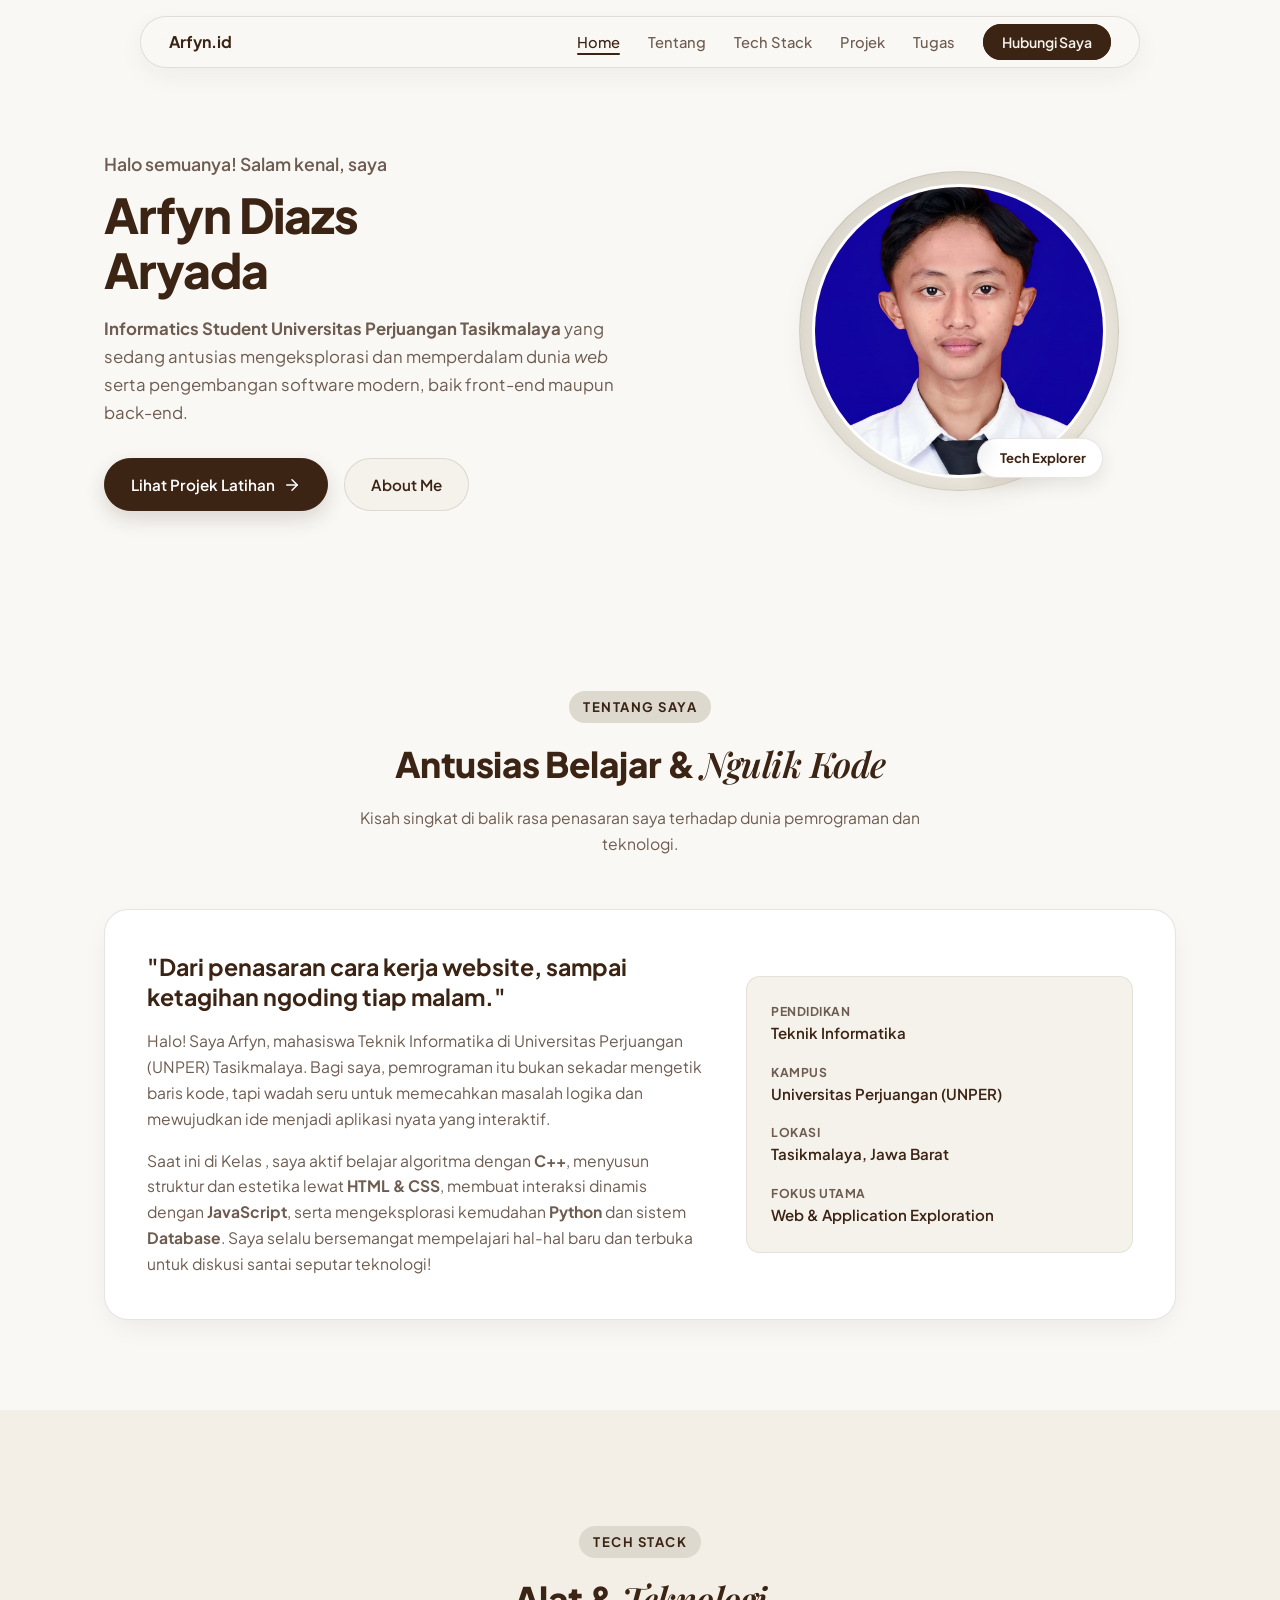
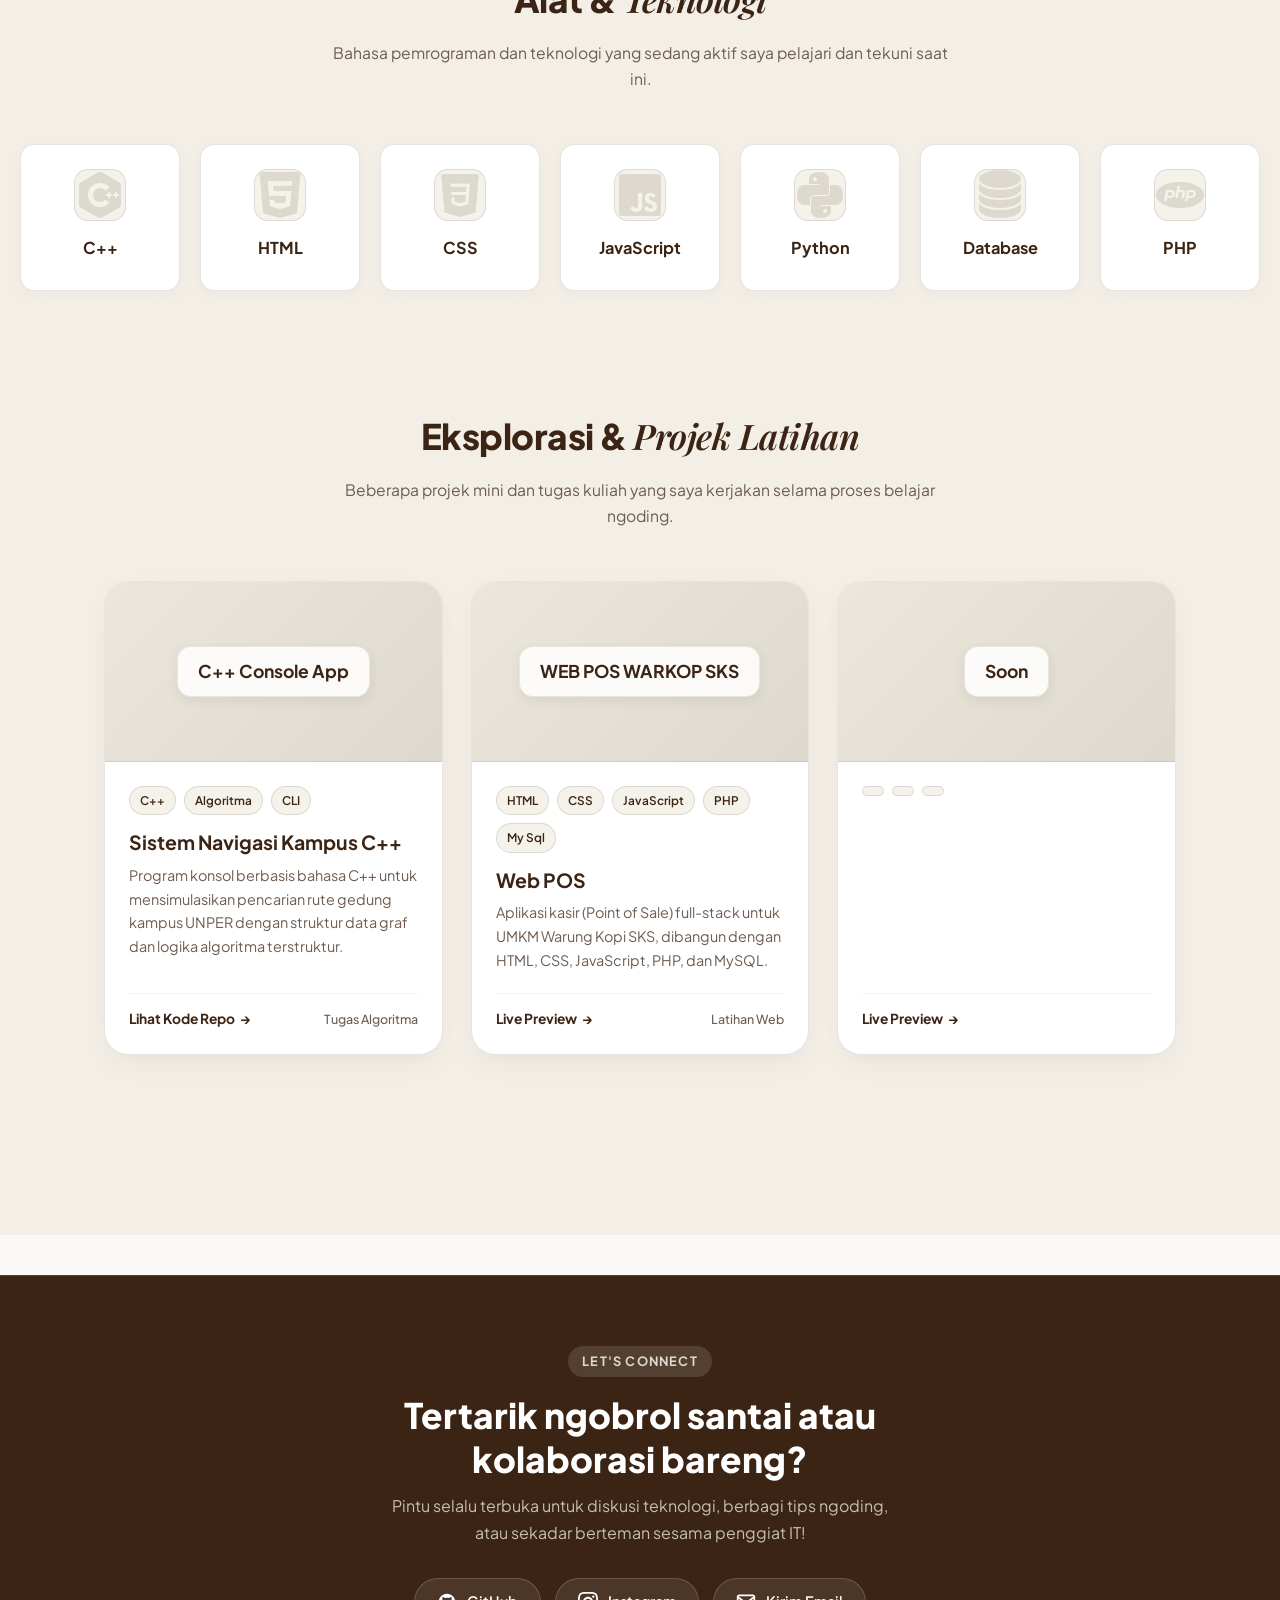
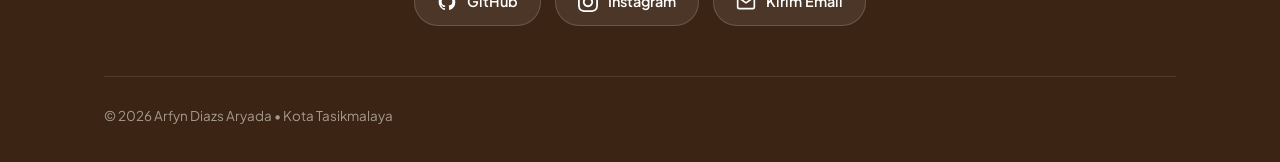
==== commit fa18bae1: "perubahan_project" ====
--- a/index.html
+++ b/index.html
@@ -31,7 +31,7 @@
             <li><a href="#about" class="nav-link">Tentang</a></li>
             <li><a href="#skills" class="nav-link">Tech Stack</a></li>
             <li><a href="#projects" class="nav-link">Projek</a></li>
-            <li><a href="#so.html" class="nav-link">Tugas</a></li>
+            <li><a href="so.html" class="nav-link">Tugas</a></li>
             <li><a href="#contact" class="nav-cta">Hubungi Saya</a></li>
           </ul>
         </nav>
@@ -326,7 +326,7 @@
             <div class="project-card fade-up">
               <div class="project-cover">
                 <div class="project-mockup-badge">
-                  Interactive Web
+                  WEB POS WARKOP SKS
                 </div>
               </div>
               <div class="project-body">
@@ -334,12 +334,14 @@
                   <span class="tech-tag">HTML</span>
                   <span class="tech-tag">CSS</span>
                   <span class="tech-tag">JavaScript</span>
-                </div>
-                <h3 class="project-title">Web Interaktif Sederhana</h3>
+                  <span class="tech-tag">PHP</span>
+                  <span class="tech-tag">My Sql</span>
+                </div>
+                <h3 class="project-title">Web POS</h3>
                 <p class="project-desc">
-                  Eksplorasi pembuatan antarmuka web modern dengan manipulasi
-                  DOM murni (Vanilla JS), animasi transisi halus, dan layout
-                  adaptif untuk mobile.
+                  Aplikasi kasir (Point of Sale) full-stack untuk UMKM Warung Kopi SKS, dibangun dengan HTML, CSS, JavaScript, PHP, dan MySQL.
+
+
                 </p>
                 <div class="project-footer">
                   <a href="#" class="project-link">
@@ -354,30 +356,24 @@
             <div class="project-card fade-up">
               <div class="project-cover">
                 <div class="project-mockup-badge">
-                  Data Management
+                  Soon
                 </div>
               </div>
               <div class="project-body">
                 <div class="project-tags">
-                  <span class="tech-tag">JavaScript</span>
-                  <span class="tech-tag">Database</span>
-                  <span class="tech-tag">Form UI</span>
-                </div>
-                <h3 class="project-title">Form Pendataan Mahasiswa</h3>
+                  <span class="tech-tag"></span>
+                  <span class="tech-tag"></span>
+                  <span class="tech-tag"></span>
+                </div>
+                <h3 class="project-title"></h3>
                 <p class="project-desc">
-                  Aplikasi formulir input data mahasiswa dengan validasi
-                  realtime, penyimpanan tabel terstruktur, serta antarmuka yang
-                  bersih dan ramah pengguna.
+                  
                 </p>
                 <div class="project-footer">
-                  <a
-                    href="https://github.com"
-                    target="_blank"
-                    class="project-link"
-                  >
-                    Lihat Kode Repo <span>→</span>
+                  <a href="#" class="project-link">
+                    Live Preview <span>→</span>
                   </a>
-                  <span class="project-status">Projek Mandiri</span>
+                  <span class="project-status"></span>
                 </div>
               </div>
             </div>
